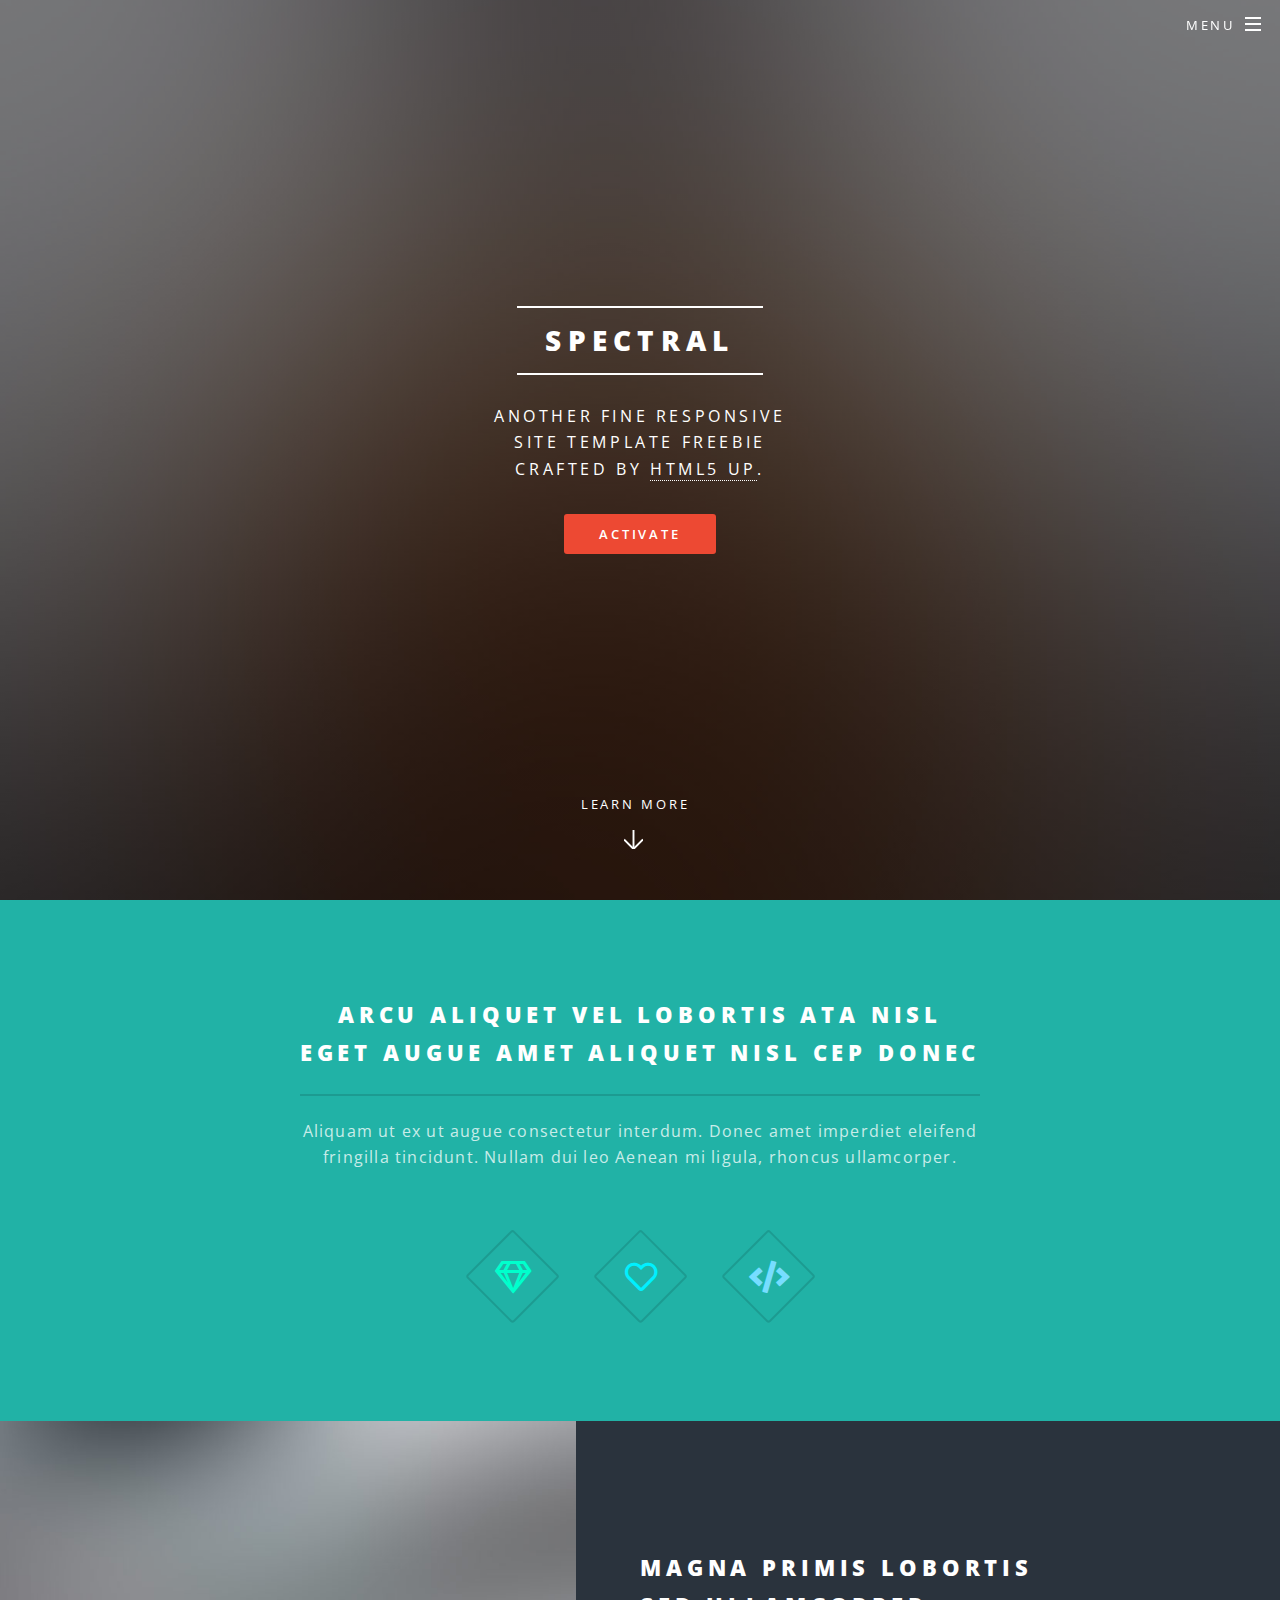
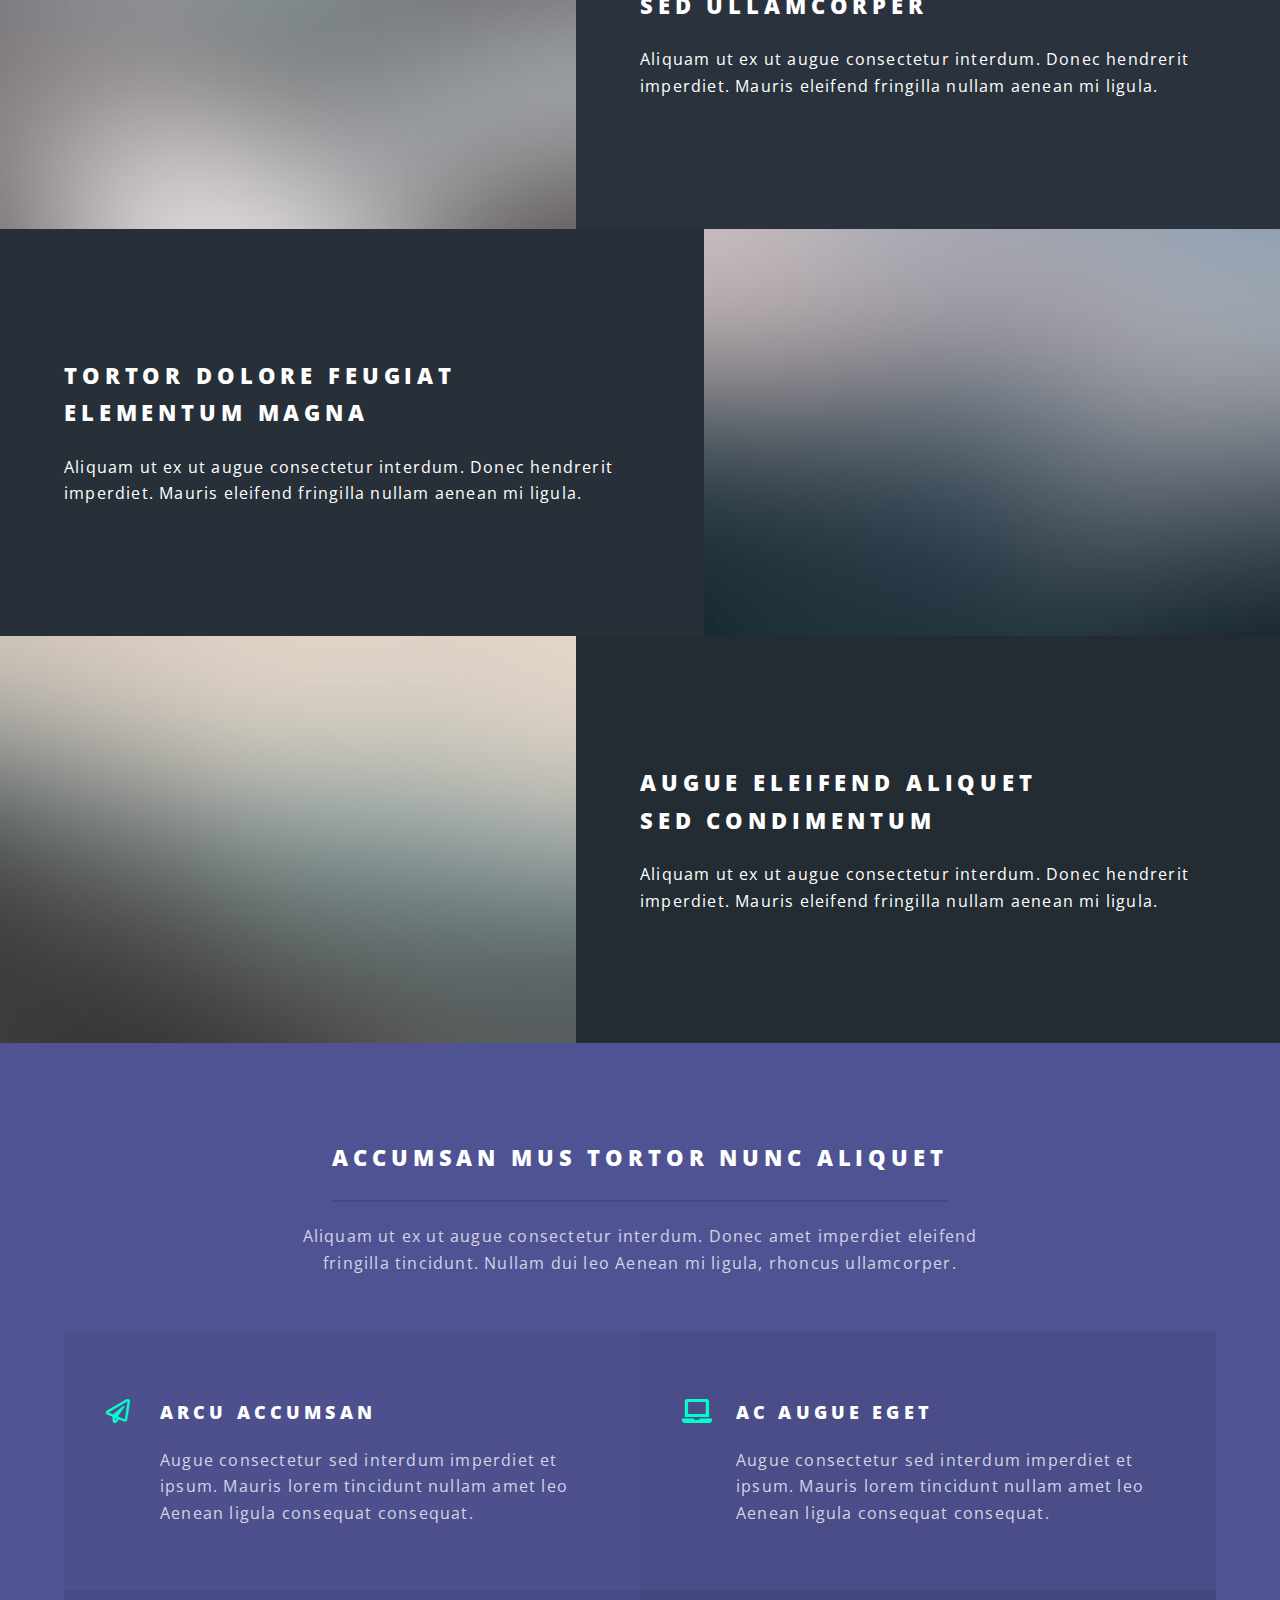
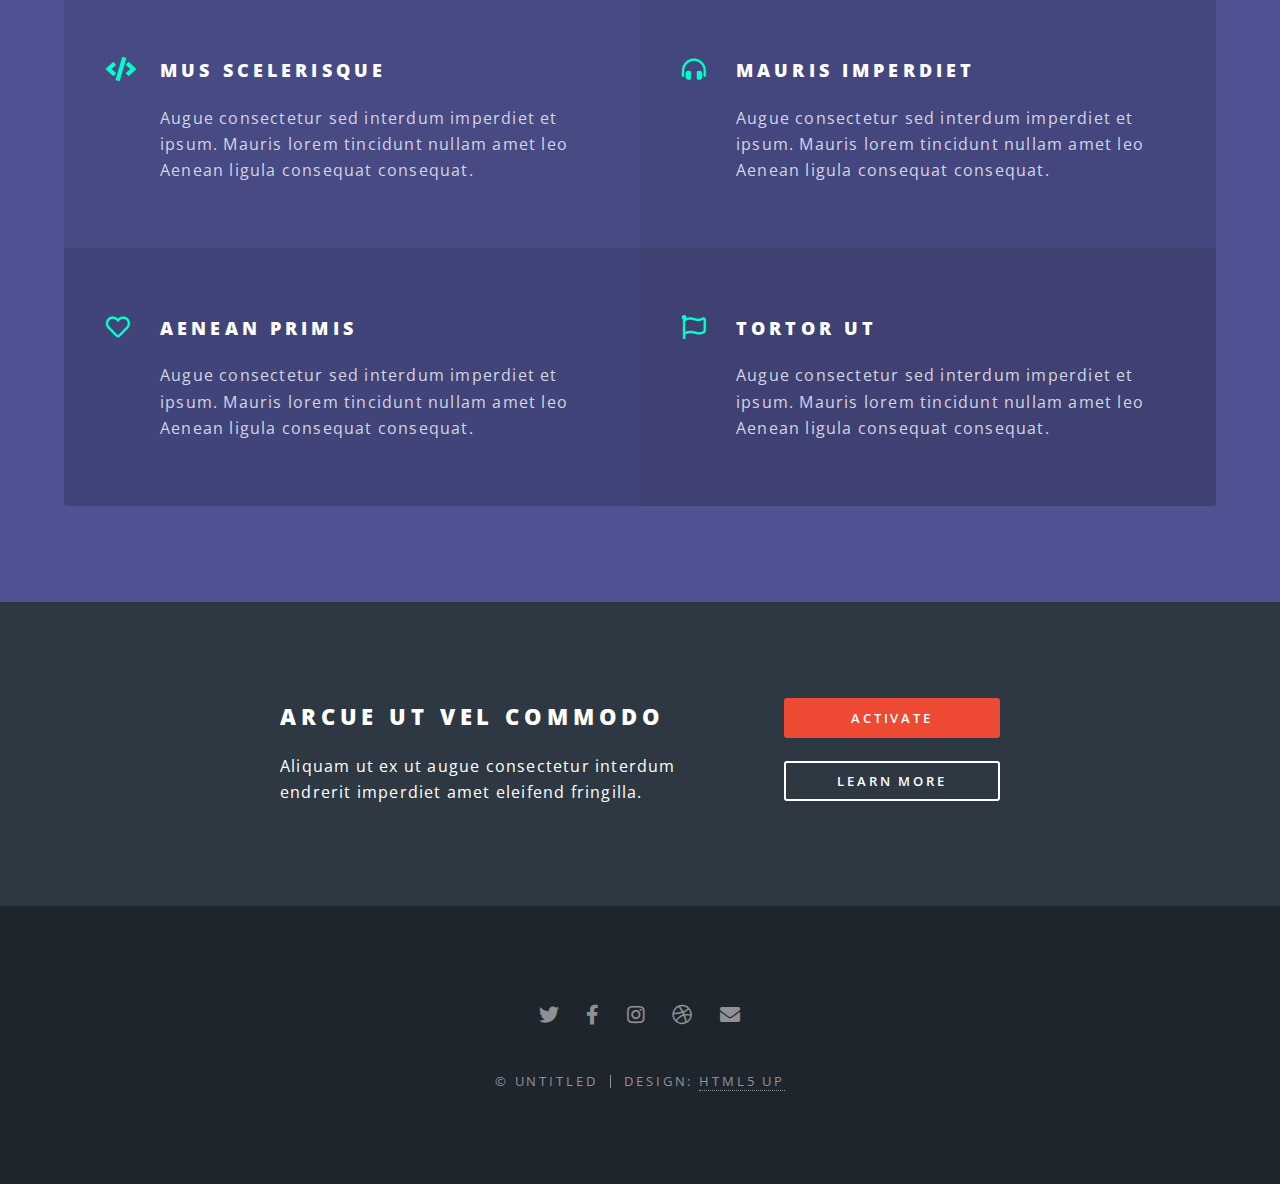
==== index.html @ 13bc294e "first commit" ====
<!DOCTYPE HTML>
<!--
	Spectral by HTML5 UP
	html5up.net | @ajlkn
	Free for personal and commercial use under the CCA 3.0 license (html5up.net/license)
-->
<html>
	<head>
		<title>Spectral by HTML5 UP</title>
		<meta charset="utf-8" />
		<meta name="viewport" content="width=device-width, initial-scale=1, user-scalable=no" />
		<link rel="stylesheet" href="assets/css/main.css" />
		<noscript><link rel="stylesheet" href="assets/css/noscript.css" /></noscript>
	</head>
	<body class="landing is-preload">

		<!-- Page Wrapper -->
			<div id="page-wrapper">

				<!-- Header -->
					<header id="header" class="alt">
						<h1><a href="index.html">Spectral</a></h1>
						<nav id="nav">
							<ul>
								<li class="special">
									<a href="#menu" class="menuToggle"><span>Menu</span></a>
									<div id="menu">
										<ul>
											<li><a href="index.html">Home</a></li>
											<li><a href="generic.html">Generic</a></li>
											<li><a href="elements.html">Elements</a></li>
											<li><a href="#">Sign Up</a></li>
											<li><a href="#">Log In</a></li>
										</ul>
									</div>
								</li>
							</ul>
						</nav>
					</header>

				<!-- Banner -->
					<section id="banner">
						<div class="inner">
							<h2>Spectral</h2>
							<p>Another fine responsive<br />
							site template freebie<br />
							crafted by <a href="http://html5up.net">HTML5 UP</a>.</p>
							<ul class="actions special">
								<li><a href="#" class="button primary">Activate</a></li>
							</ul>
						</div>
						<a href="#one" class="more scrolly">Learn More</a>
					</section>

				<!-- One -->
					<section id="one" class="wrapper style1 special">
						<div class="inner">
							<header class="major">
								<h2>Arcu aliquet vel lobortis ata nisl<br />
								eget augue amet aliquet nisl cep donec</h2>
								<p>Aliquam ut ex ut augue consectetur interdum. Donec amet imperdiet eleifend<br />
								fringilla tincidunt. Nullam dui leo Aenean mi ligula, rhoncus ullamcorper.</p>
							</header>
							<ul class="icons major">
								<li><span class="icon fa-gem major style1"><span class="label">Lorem</span></span></li>
								<li><span class="icon fa-heart major style2"><span class="label">Ipsum</span></span></li>
								<li><span class="icon solid fa-code major style3"><span class="label">Dolor</span></span></li>
							</ul>
						</div>
					</section>

				<!-- Two -->
					<section id="two" class="wrapper alt style2">
						<section class="spotlight">
							<div class="image"><img src="images/pic01.jpg" alt="" /></div><div class="content">
								<h2>Magna primis lobortis<br />
								sed ullamcorper</h2>
								<p>Aliquam ut ex ut augue consectetur interdum. Donec hendrerit imperdiet. Mauris eleifend fringilla nullam aenean mi ligula.</p>
							</div>
						</section>
						<section class="spotlight">
							<div class="image"><img src="images/pic02.jpg" alt="" /></div><div class="content">
								<h2>Tortor dolore feugiat<br />
								elementum magna</h2>
								<p>Aliquam ut ex ut augue consectetur interdum. Donec hendrerit imperdiet. Mauris eleifend fringilla nullam aenean mi ligula.</p>
							</div>
						</section>
						<section class="spotlight">
							<div class="image"><img src="images/pic03.jpg" alt="" /></div><div class="content">
								<h2>Augue eleifend aliquet<br />
								sed condimentum</h2>
								<p>Aliquam ut ex ut augue consectetur interdum. Donec hendrerit imperdiet. Mauris eleifend fringilla nullam aenean mi ligula.</p>
							</div>
						</section>
					</section>

				<!-- Three -->
					<section id="three" class="wrapper style3 special">
						<div class="inner">
							<header class="major">
								<h2>Accumsan mus tortor nunc aliquet</h2>
								<p>Aliquam ut ex ut augue consectetur interdum. Donec amet imperdiet eleifend<br />
								fringilla tincidunt. Nullam dui leo Aenean mi ligula, rhoncus ullamcorper.</p>
							</header>
							<ul class="features">
								<li class="icon fa-paper-plane">
									<h3>Arcu accumsan</h3>
									<p>Augue consectetur sed interdum imperdiet et ipsum. Mauris lorem tincidunt nullam amet leo Aenean ligula consequat consequat.</p>
								</li>
								<li class="icon solid fa-laptop">
									<h3>Ac Augue Eget</h3>
									<p>Augue consectetur sed interdum imperdiet et ipsum. Mauris lorem tincidunt nullam amet leo Aenean ligula consequat consequat.</p>
								</li>
								<li class="icon solid fa-code">
									<h3>Mus Scelerisque</h3>
									<p>Augue consectetur sed interdum imperdiet et ipsum. Mauris lorem tincidunt nullam amet leo Aenean ligula consequat consequat.</p>
								</li>
								<li class="icon solid fa-headphones-alt">
									<h3>Mauris Imperdiet</h3>
									<p>Augue consectetur sed interdum imperdiet et ipsum. Mauris lorem tincidunt nullam amet leo Aenean ligula consequat consequat.</p>
								</li>
								<li class="icon fa-heart">
									<h3>Aenean Primis</h3>
									<p>Augue consectetur sed interdum imperdiet et ipsum. Mauris lorem tincidunt nullam amet leo Aenean ligula consequat consequat.</p>
								</li>
								<li class="icon fa-flag">
									<h3>Tortor Ut</h3>
									<p>Augue consectetur sed interdum imperdiet et ipsum. Mauris lorem tincidunt nullam amet leo Aenean ligula consequat consequat.</p>
								</li>
							</ul>
						</div>
					</section>

				<!-- CTA -->
					<section id="cta" class="wrapper style4">
						<div class="inner">
							<header>
								<h2>Arcue ut vel commodo</h2>
								<p>Aliquam ut ex ut augue consectetur interdum endrerit imperdiet amet eleifend fringilla.</p>
							</header>
							<ul class="actions stacked">
								<li><a href="#" class="button fit primary">Activate</a></li>
								<li><a href="#" class="button fit">Learn More</a></li>
							</ul>
						</div>
					</section>

				<!-- Footer -->
					<footer id="footer">
						<ul class="icons">
							<li><a href="#" class="icon brands fa-twitter"><span class="label">Twitter</span></a></li>
							<li><a href="#" class="icon brands fa-facebook-f"><span class="label">Facebook</span></a></li>
							<li><a href="#" class="icon brands fa-instagram"><span class="label">Instagram</span></a></li>
							<li><a href="#" class="icon brands fa-dribbble"><span class="label">Dribbble</span></a></li>
							<li><a href="#" class="icon solid fa-envelope"><span class="label">Email</span></a></li>
						</ul>
						<ul class="copyright">
							<li>&copy; Untitled</li><li>Design: <a href="http://html5up.net">HTML5 UP</a></li>
						</ul>
					</footer>

			</div>

		<!-- Scripts -->
			<script src="assets/js/jquery.min.js"></script>
			<script src="assets/js/jquery.scrollex.min.js"></script>
			<script src="assets/js/jquery.scrolly.min.js"></script>
			<script src="assets/js/browser.min.js"></script>
			<script src="assets/js/breakpoints.min.js"></script>
			<script src="assets/js/util.js"></script>
			<script src="assets/js/main.js"></script>

	</body>
</html>
---- assets/css/main.css ----
@import url(fontawesome-all.min.css);
@import url("https://fonts.googleapis.com/css?family=Open+Sans:400,400italic,600,600italic,800,800italic");

/*
	Spectral by HTML5 UP
	html5up.net | @ajlkn
	Free for personal and commercial use under the CCA 3.0 license (html5up.net/license)
*/

html, body, div, span, applet, object,
iframe, h1, h2, h3, h4, h5, h6, p, blockquote,
pre, a, abbr, acronym, address, big, cite,
code, del, dfn, em, img, ins, kbd, q, s, samp,
small, strike, strong, sub, sup, tt, var, b,
u, i, center, dl, dt, dd, ol, ul, li, fieldset,
form, label, legend, table, caption, tbody,
tfoot, thead, tr, th, td, article, aside,
canvas, details, embed, figure, figcaption,
footer, header, hgroup, menu, nav, output, ruby,
section, summary, time, mark, audio, video {
	margin: 0;
	padding: 0;
	border: 0;
	font-size: 100%;
	font: inherit;
	vertical-align: baseline;}

article, aside, details, figcaption, figure,
footer, header, hgroup, menu, nav, section {
	display: block;}

body {
	line-height: 1;
}

ol, ul {
	list-style: none;
}

blockquote, q {
	quotes: none;
}

	blockquote:before, blockquote:after, q:before, q:after {
		content: '';
		content: none;
	}

table {
	border-collapse: collapse;
	border-spacing: 0;
}

body {
	-webkit-text-size-adjust: none;
}

mark {
	background-color: transparent;
	color: inherit;
}

input::-moz-focus-inner {
	border: 0;
	padding: 0;
}

input, select, textarea {
	-moz-appearance: none;
	-webkit-appearance: none;
	-ms-appearance: none;
	appearance: none;
}

/* Basic */

	@-ms-viewport {
		width: device-width;
	}

	html {
		box-sizing: border-box;
	}

	*, *:before, *:after {
		box-sizing: inherit;
	}

	body {
		background: #2e3842;
	}

		body.is-preload *, body.is-preload *:before, body.is-preload *:after {
			-moz-animation: none !important;
			-webkit-animation: none !important;
			-ms-animation: none !important;
			animation: none !important;
			-moz-transition: none !important;
			-webkit-transition: none !important;
			-ms-transition: none !important;
			transition: none !important;
		}

	body, input, select, textarea {
		color: #fff;
		font-family: "Open Sans", Helvetica, sans-serif;
		font-size: 15pt;
		font-weight: 400;
		letter-spacing: 0.075em;
		line-height: 1.65em;
	}

		@media screen and (max-width: 1680px) {

			body, input, select, textarea {
				font-size: 13pt;
			}

		}

		@media screen and (max-width: 1280px) {

			body, input, select, textarea {
				font-size: 12pt;
			}

		}

		@media screen and (max-width: 736px) {

			body, input, select, textarea {
				font-size: 11pt;
				letter-spacing: 0.0375em;
			}

		}

	a {
		-moz-transition: color 0.2s ease, border-bottom-color 0.2s ease;
		-webkit-transition: color 0.2s ease, border-bottom-color 0.2s ease;
		-ms-transition: color 0.2s ease, border-bottom-color 0.2s ease;
		transition: color 0.2s ease, border-bottom-color 0.2s ease;
		border-bottom: dotted 1px;
		color: inherit;
		text-decoration: none;
	}

		a:hover {
			border-bottom-color: transparent;
		}

	strong, b {
		color: #fff;
		font-weight: 600;
	}

	em, i {
		font-style: italic;
	}

	p {
		margin: 0 0 2em 0;
	}

	h1, h2, h3, h4, h5, h6 {
		color: #fff;
		font-weight: 800;
		letter-spacing: 0.225em;
		line-height: 1em;
		margin: 0 0 1em 0;
		text-transform: uppercase;
	}

		h1 a, h2 a, h3 a, h4 a, h5 a, h6 a {
			color: inherit;
			text-decoration: none;
		}

	h2 {
		font-size: 1.35em;
		line-height: 1.75em;
	}

		@media screen and (max-width: 736px) {

			h2 {
				font-size: 1.1em;
				line-height: 1.65em;
			}

		}

	h3 {
		font-size: 1.15em;
		line-height: 1.75em;
	}

		@media screen and (max-width: 736px) {

			h3 {
				font-size: 1em;
				line-height: 1.65em;
			}

		}

	h4 {
		font-size: 1em;
		line-height: 1.5em;
	}

	h5 {
		font-size: 0.8em;
		line-height: 1.5em;
	}

	h6 {
		font-size: 0.7em;
		line-height: 1.5em;
	}

	sub {
		font-size: 0.8em;
		position: relative;
		top: 0.5em;
	}

	sup {
		font-size: 0.8em;
		position: relative;
		top: -0.5em;
	}

	hr {
		border: 0;
		border-bottom: solid 2px #fff;
		margin: 3em 0;
	}

		hr.major {
			margin: 4.5em 0;
		}

	blockquote {
		border-left: solid 4px #fff;
		font-style: italic;
		margin: 0 0 2em 0;
		padding: 0.5em 0 0.5em 2em;
	}

	code {
		background: rgba(144, 144, 144, 0.25);
		border-radius: 3px;
		font-family: "Courier New", monospace;
		font-size: 0.9em;
		letter-spacing: 0;
		margin: 0 0.25em;
		padding: 0.25em 0.65em;
	}

	pre {
		-webkit-overflow-scrolling: touch;
		font-family: "Courier New", monospace;
		font-size: 0.9em;
		margin: 0 0 2em 0;
	}

		pre code {
			display: block;
			line-height: 1.75em;
			padding: 1em 1.5em;
			overflow-x: auto;
		}

	.align-left {
		text-align: left;
	}

	.align-center {
		text-align: center;
	}

	.align-right {
		text-align: right;
	}

/* Row */

	.row {
		display: flex;
		flex-wrap: wrap;
		box-sizing: border-box;
		align-items: stretch;
	}

		.row > * {
			box-sizing: border-box;
		}

		.row.gtr-uniform > * > :last-child {
			margin-bottom: 0;
		}

		.row.aln-left {
			justify-content: flex-start;
		}

		.row.aln-center {
			justify-content: center;
		}

		.row.aln-right {
			justify-content: flex-end;
		}

		.row.aln-top {
			align-items: flex-start;
		}

		.row.aln-middle {
			align-items: center;
		}

		.row.aln-bottom {
			align-items: flex-end;
		}

		.row > .imp {
			order: -1;
		}

		.row > .col-1 {
			width: 8.33333%;
		}

		.row > .off-1 {
			margin-left: 8.33333%;
		}

		.row > .col-2 {
			width: 16.66667%;
		}

		.row > .off-2 {
			margin-left: 16.66667%;
		}

		.row > .col-3 {
			width: 25%;
		}

		.row > .off-3 {
			margin-left: 25%;
		}

		.row > .col-4 {
			width: 33.33333%;
		}

		.row > .off-4 {
			margin-left: 33.33333%;
		}

		.row > .col-5 {
			width: 41.66667%;
		}

		.row > .off-5 {
			margin-left: 41.66667%;
		}

		.row > .col-6 {
			width: 50%;
		}

		.row > .off-6 {
			margin-left: 50%;
		}

		.row > .col-7 {
			width: 58.33333%;
		}

		.row > .off-7 {
			margin-left: 58.33333%;
		}

		.row > .col-8 {
			width: 66.66667%;
		}

		.row > .off-8 {
			margin-left: 66.66667%;
		}

		.row > .col-9 {
			width: 75%;
		}

		.row > .off-9 {
			margin-left: 75%;
		}

		.row > .col-10 {
			width: 83.33333%;
		}

		.row > .off-10 {
			margin-left: 83.33333%;
		}

		.row > .col-11 {
			width: 91.66667%;
		}

		.row > .off-11 {
			margin-left: 91.66667%;
		}

		.row > .col-12 {
			width: 100%;
		}

		.row > .off-12 {
			margin-left: 100%;
		}

		.row.gtr-0 {
			margin-top: 0;
			margin-left: 0em;
		}

			.row.gtr-0 > * {
				padding: 0 0 0 0em;
			}

			.row.gtr-0.gtr-uniform {
				margin-top: 0em;
			}

				.row.gtr-0.gtr-uniform > * {
					padding-top: 0em;
				}

		.row.gtr-25 {
			margin-top: 0;
			margin-left: -0.375em;
		}

			.row.gtr-25 > * {
				padding: 0 0 0 0.375em;
			}

			.row.gtr-25.gtr-uniform {
				margin-top: -0.375em;
			}

				.row.gtr-25.gtr-uniform > * {
					padding-top: 0.375em;
				}

		.row.gtr-50 {
			margin-top: 0;
			margin-left: -0.75em;
		}

			.row.gtr-50 > * {
				padding: 0 0 0 0.75em;
			}

			.row.gtr-50.gtr-uniform {
				margin-top: -0.75em;
			}

				.row.gtr-50.gtr-uniform > * {
					padding-top: 0.75em;
				}

		.row {
			margin-top: 0;
			margin-left: -1.5em;
		}

			.row > * {
				padding: 0 0 0 1.5em;
			}

			.row.gtr-uniform {
				margin-top: -1.5em;
			}

				.row.gtr-uniform > * {
					padding-top: 1.5em;
				}

		.row.gtr-150 {
			margin-top: 0;
			margin-left: -2.25em;
		}

			.row.gtr-150 > * {
				padding: 0 0 0 2.25em;
			}

			.row.gtr-150.gtr-uniform {
				margin-top: -2.25em;
			}

				.row.gtr-150.gtr-uniform > * {
					padding-top: 2.25em;
				}

		.row.gtr-200 {
			margin-top: 0;
			margin-left: -3em;
		}

			.row.gtr-200 > * {
				padding: 0 0 0 3em;
			}

			.row.gtr-200.gtr-uniform {
				margin-top: -3em;
			}

				.row.gtr-200.gtr-uniform > * {
					padding-top: 3em;
				}

		@media screen and (max-width: 1680px) {

			.row {
				display: flex;
				flex-wrap: wrap;
				box-sizing: border-box;
				align-items: stretch;
			}

				.row > * {
					box-sizing: border-box;
				}

				.row.gtr-uniform > * > :last-child {
					margin-bottom: 0;
				}

				.row.aln-left {
					justify-content: flex-start;
				}

				.row.aln-center {
					justify-content: center;
				}

				.row.aln-right {
					justify-content: flex-end;
				}

				.row.aln-top {
					align-items: flex-start;
				}

				.row.aln-middle {
					align-items: center;
				}

				.row.aln-bottom {
					align-items: flex-end;
				}

				.row > .imp-xlarge {
					order: -1;
				}

				.row > .col-1-xlarge {
					width: 8.33333%;
				}

				.row > .off-1-xlarge {
					margin-left: 8.33333%;
				}

				.row > .col-2-xlarge {
					width: 16.66667%;
				}

				.row > .off-2-xlarge {
					margin-left: 16.66667%;
				}

				.row > .col-3-xlarge {
					width: 25%;
				}

				.row > .off-3-xlarge {
					margin-left: 25%;
				}

				.row > .col-4-xlarge {
					width: 33.33333%;
				}

				.row > .off-4-xlarge {
					margin-left: 33.33333%;
				}

				.row > .col-5-xlarge {
					width: 41.66667%;
				}

				.row > .off-5-xlarge {
					margin-left: 41.66667%;
				}

				.row > .col-6-xlarge {
					width: 50%;
				}

				.row > .off-6-xlarge {
					margin-left: 50%;
				}

				.row > .col-7-xlarge {
					width: 58.33333%;
				}

				.row > .off-7-xlarge {
					margin-left: 58.33333%;
				}

				.row > .col-8-xlarge {
					width: 66.66667%;
				}

				.row > .off-8-xlarge {
					margin-left: 66.66667%;
				}

				.row > .col-9-xlarge {
					width: 75%;
				}

				.row > .off-9-xlarge {
					margin-left: 75%;
				}

				.row > .col-10-xlarge {
					width: 83.33333%;
				}

				.row > .off-10-xlarge {
					margin-left: 83.33333%;
				}

				.row > .col-11-xlarge {
					width: 91.66667%;
				}

				.row > .off-11-xlarge {
					margin-left: 91.66667%;
				}

				.row > .col-12-xlarge {
					width: 100%;
				}

				.row > .off-12-xlarge {
					margin-left: 100%;
				}

				.row.gtr-0 {
					margin-top: 0;
					margin-left: 0em;
				}

					.row.gtr-0 > * {
						padding: 0 0 0 0em;
					}

					.row.gtr-0.gtr-uniform {
						margin-top: 0em;
					}

						.row.gtr-0.gtr-uniform > * {
							padding-top: 0em;
						}

				.row.gtr-25 {
					margin-top: 0;
					margin-left: -0.375em;
				}

					.row.gtr-25 > * {
						padding: 0 0 0 0.375em;
					}

					.row.gtr-25.gtr-uniform {
						margin-top: -0.375em;
					}

						.row.gtr-25.gtr-uniform > * {
							padding-top: 0.375em;
						}

				.row.gtr-50 {
					margin-top: 0;
					margin-left: -0.75em;
				}

					.row.gtr-50 > * {
						padding: 0 0 0 0.75em;
					}

					.row.gtr-50.gtr-uniform {
						margin-top: -0.75em;
					}

						.row.gtr-50.gtr-uniform > * {
							padding-top: 0.75em;
						}

				.row {
					margin-top: 0;
					margin-left: -1.5em;
				}

					.row > * {
						padding: 0 0 0 1.5em;
					}

					.row.gtr-uniform {
						margin-top: -1.5em;
					}

						.row.gtr-uniform > * {
							padding-top: 1.5em;
						}

				.row.gtr-150 {
					margin-top: 0;
					margin-left: -2.25em;
				}

					.row.gtr-150 > * {
						padding: 0 0 0 2.25em;
					}

					.row.gtr-150.gtr-uniform {
						margin-top: -2.25em;
					}

						.row.gtr-150.gtr-uniform > * {
							padding-top: 2.25em;
						}

				.row.gtr-200 {
					margin-top: 0;
					margin-left: -3em;
				}

					.row.gtr-200 > * {
						padding: 0 0 0 3em;
					}

					.row.gtr-200.gtr-uniform {
						margin-top: -3em;
					}

						.row.gtr-200.gtr-uniform > * {
							padding-top: 3em;
						}

		}

		@media screen and (max-width: 1280px) {

			.row {
				display: flex;
				flex-wrap: wrap;
				box-sizing: border-box;
				align-items: stretch;
			}

				.row > * {
					box-sizing: border-box;
				}

				.row.gtr-uniform > * > :last-child {
					margin-bottom: 0;
				}

				.row.aln-left {
					justify-content: flex-start;
				}

				.row.aln-center {
					justify-content: center;
				}

				.row.aln-right {
					justify-content: flex-end;
				}

				.row.aln-top {
					align-items: flex-start;
				}

				.row.aln-middle {
					align-items: center;
				}

				.row.aln-bottom {
					align-items: flex-end;
				}

				.row > .imp-large {
					order: -1;
				}

				.row > .col-1-large {
					width: 8.33333%;
				}

				.row > .off-1-large {
					margin-left: 8.33333%;
				}

				.row > .col-2-large {
					width: 16.66667%;
				}

				.row > .off-2-large {
					margin-left: 16.66667%;
				}

				.row > .col-3-large {
					width: 25%;
				}

				.row > .off-3-large {
					margin-left: 25%;
				}

				.row > .col-4-large {
					width: 33.33333%;
				}

				.row > .off-4-large {
					margin-left: 33.33333%;
				}

				.row > .col-5-large {
					width: 41.66667%;
				}

				.row > .off-5-large {
					margin-left: 41.66667%;
				}

				.row > .col-6-large {
					width: 50%;
				}

				.row > .off-6-large {
					margin-left: 50%;
				}

				.row > .col-7-large {
					width: 58.33333%;
				}

				.row > .off-7-large {
					margin-left: 58.33333%;
				}

				.row > .col-8-large {
					width: 66.66667%;
				}

				.row > .off-8-large {
					margin-left: 66.66667%;
				}

				.row > .col-9-large {
					width: 75%;
				}

				.row > .off-9-large {
					margin-left: 75%;
				}

				.row > .col-10-large {
					width: 83.33333%;
				}

				.row > .off-10-large {
					margin-left: 83.33333%;
				}

				.row > .col-11-large {
					width: 91.66667%;
				}

				.row > .off-11-large {
					margin-left: 91.66667%;
				}

				.row > .col-12-large {
					width: 100%;
				}

				.row > .off-12-large {
					margin-left: 100%;
				}

				.row.gtr-0 {
					margin-top: 0;
					margin-left: 0em;
				}

					.row.gtr-0 > * {
						padding: 0 0 0 0em;
					}

					.row.gtr-0.gtr-uniform {
						margin-top: 0em;
					}

						.row.gtr-0.gtr-uniform > * {
							padding-top: 0em;
						}

				.row.gtr-25 {
					margin-top: 0;
					margin-left: -0.375em;
				}

					.row.gtr-25 > * {
						padding: 0 0 0 0.375em;
					}

					.row.gtr-25.gtr-uniform {
						margin-top: -0.375em;
					}

						.row.gtr-25.gtr-uniform > * {
							padding-top: 0.375em;
						}

				.row.gtr-50 {
					margin-top: 0;
					margin-left: -0.75em;
				}

					.row.gtr-50 > * {
						padding: 0 0 0 0.75em;
					}

					.row.gtr-50.gtr-uniform {
						margin-top: -0.75em;
					}

						.row.gtr-50.gtr-uniform > * {
							padding-top: 0.75em;
						}

				.row {
					margin-top: 0;
					margin-left: -1.5em;
				}

					.row > * {
						padding: 0 0 0 1.5em;
					}

					.row.gtr-uniform {
						margin-top: -1.5em;
					}

						.row.gtr-uniform > * {
							padding-top: 1.5em;
						}

				.row.gtr-150 {
					margin-top: 0;
					margin-left: -2.25em;
				}

					.row.gtr-150 > * {
						padding: 0 0 0 2.25em;
					}

					.row.gtr-150.gtr-uniform {
						margin-top: -2.25em;
					}

						.row.gtr-150.gtr-uniform > * {
							padding-top: 2.25em;
						}

				.row.gtr-200 {
					margin-top: 0;
					margin-left: -3em;
				}

					.row.gtr-200 > * {
						padding: 0 0 0 3em;
					}

					.row.gtr-200.gtr-uniform {
						margin-top: -3em;
					}

						.row.gtr-200.gtr-uniform > * {
							padding-top: 3em;
						}

		}

		@media screen and (max-width: 980px) {

			.row {
				display: flex;
				flex-wrap: wrap;
				box-sizing: border-box;
				align-items: stretch;
			}

				.row > * {
					box-sizing: border-box;
				}

				.row.gtr-uniform > * > :last-child {
					margin-bottom: 0;
				}

				.row.aln-left {
					justify-content: flex-start;
				}

				.row.aln-center {
					justify-content: center;
				}

				.row.aln-right {
					justify-content: flex-end;
				}

				.row.aln-top {
					align-items: flex-start;
				}

				.row.aln-middle {
					align-items: center;
				}

				.row.aln-bottom {
					align-items: flex-end;
				}

				.row > .imp-medium {
					order: -1;
				}

				.row > .col-1-medium {
					width: 8.33333%;
				}

				.row > .off-1-medium {
					margin-left: 8.33333%;
				}

				.row > .col-2-medium {
					width: 16.66667%;
				}

				.row > .off-2-medium {
					margin-left: 16.66667%;
				}

				.row > .col-3-medium {
					width: 25%;
				}

				.row > .off-3-medium {
					margin-left: 25%;
				}

				.row > .col-4-medium {
					width: 33.33333%;
				}

				.row > .off-4-medium {
					margin-left: 33.33333%;
				}

				.row > .col-5-medium {
					width: 41.66667%;
				}

				.row > .off-5-medium {
					margin-left: 41.66667%;
				}

				.row > .col-6-medium {
					width: 50%;
				}

				.row > .off-6-medium {
					margin-left: 50%;
				}

				.row > .col-7-medium {
					width: 58.33333%;
				}

				.row > .off-7-medium {
					margin-left: 58.33333%;
				}

				.row > .col-8-medium {
					width: 66.66667%;
				}

				.row > .off-8-medium {
					margin-left: 66.66667%;
				}

				.row > .col-9-medium {
					width: 75%;
				}

				.row > .off-9-medium {
					margin-left: 75%;
				}

				.row > .col-10-medium {
					width: 83.33333%;
				}

				.row > .off-10-medium {
					margin-left: 83.33333%;
				}

				.row > .col-11-medium {
					width: 91.66667%;
				}

				.row > .off-11-medium {
					margin-left: 91.66667%;
				}

				.row > .col-12-medium {
					width: 100%;
				}

				.row > .off-12-medium {
					margin-left: 100%;
				}

				.row.gtr-0 {
					margin-top: 0;
					margin-left: 0em;
				}

					.row.gtr-0 > * {
						padding: 0 0 0 0em;
					}

					.row.gtr-0.gtr-uniform {
						margin-top: 0em;
					}

						.row.gtr-0.gtr-uniform > * {
							padding-top: 0em;
						}

				.row.gtr-25 {
					margin-top: 0;
					margin-left: -0.375em;
				}

					.row.gtr-25 > * {
						padding: 0 0 0 0.375em;
					}

					.row.gtr-25.gtr-uniform {
						margin-top: -0.375em;
					}

						.row.gtr-25.gtr-uniform > * {
							padding-top: 0.375em;
						}

				.row.gtr-50 {
					margin-top: 0;
					margin-left: -0.75em;
				}

					.row.gtr-50 > * {
						padding: 0 0 0 0.75em;
					}

					.row.gtr-50.gtr-uniform {
						margin-top: -0.75em;
					}

						.row.gtr-50.gtr-uniform > * {
							padding-top: 0.75em;
						}

				.row {
					margin-top: 0;
					margin-left: -1.5em;
				}

					.row > * {
						padding: 0 0 0 1.5em;
					}

					.row.gtr-uniform {
						margin-top: -1.5em;
					}

						.row.gtr-uniform > * {
							padding-top: 1.5em;
						}

				.row.gtr-150 {
					margin-top: 0;
					margin-left: -2.25em;
				}

					.row.gtr-150 > * {
						padding: 0 0 0 2.25em;
					}

					.row.gtr-150.gtr-uniform {
						margin-top: -2.25em;
					}

						.row.gtr-150.gtr-uniform > * {
							padding-top: 2.25em;
						}

				.row.gtr-200 {
					margin-top: 0;
					margin-left: -3em;
				}

					.row.gtr-200 > * {
						padding: 0 0 0 3em;
					}

					.row.gtr-200.gtr-uniform {
						margin-top: -3em;
					}

						.row.gtr-200.gtr-uniform > * {
							padding-top: 3em;
						}

		}

		@media screen and (max-width: 736px) {

			.row {
				display: flex;
				flex-wrap: wrap;
				box-sizing: border-box;
				align-items: stretch;
			}

				.row > * {
					box-sizing: border-box;
				}

				.row.gtr-uniform > * > :last-child {
					margin-bottom: 0;
				}

				.row.aln-left {
					justify-content: flex-start;
				}

				.row.aln-center {
					justify-content: center;
				}

				.row.aln-right {
					justify-content: flex-end;
				}

				.row.aln-top {
					align-items: flex-start;
				}

				.row.aln-middle {
					align-items: center;
				}

				.row.aln-bottom {
					align-items: flex-end;
				}

				.row > .imp-small {
					order: -1;
				}

				.row > .col-1-small {
					width: 8.33333%;
				}

				.row > .off-1-small {
					margin-left: 8.33333%;
				}

				.row > .col-2-small {
					width: 16.66667%;
				}

				.row > .off-2-small {
					margin-left: 16.66667%;
				}

				.row > .col-3-small {
					width: 25%;
				}

				.row > .off-3-small {
					margin-left: 25%;
				}

				.row > .col-4-small {
					width: 33.33333%;
				}

				.row > .off-4-small {
					margin-left: 33.33333%;
				}

				.row > .col-5-small {
					width: 41.66667%;
				}

				.row > .off-5-small {
					margin-left: 41.66667%;
				}

				.row > .col-6-small {
					width: 50%;
				}

				.row > .off-6-small {
					margin-left: 50%;
				}

				.row > .col-7-small {
					width: 58.33333%;
				}

				.row > .off-7-small {
					margin-left: 58.33333%;
				}

				.row > .col-8-small {
					width: 66.66667%;
				}

				.row > .off-8-small {
					margin-left: 66.66667%;
				}

				.row > .col-9-small {
					width: 75%;
				}

				.row > .off-9-small {
					margin-left: 75%;
				}

				.row > .col-10-small {
					width: 83.33333%;
				}

				.row > .off-10-small {
					margin-left: 83.33333%;
				}

				.row > .col-11-small {
					width: 91.66667%;
				}

				.row > .off-11-small {
					margin-left: 91.66667%;
				}

				.row > .col-12-small {
					width: 100%;
				}

				.row > .off-12-small {
					margin-left: 100%;
				}

				.row.gtr-0 {
					margin-top: 0;
					margin-left: 0em;
				}

					.row.gtr-0 > * {
						padding: 0 0 0 0em;
					}

					.row.gtr-0.gtr-uniform {
						margin-top: 0em;
					}

						.row.gtr-0.gtr-uniform > * {
							padding-top: 0em;
						}

				.row.gtr-25 {
					margin-top: 0;
					margin-left: -0.375em;
				}

					.row.gtr-25 > * {
						padding: 0 0 0 0.375em;
					}

					.row.gtr-25.gtr-uniform {
						margin-top: -0.375em;
					}

						.row.gtr-25.gtr-uniform > * {
							padding-top: 0.375em;
						}

				.row.gtr-50 {
					margin-top: 0;
					margin-left: -0.75em;
				}

					.row.gtr-50 > * {
						padding: 0 0 0 0.75em;
					}

					.row.gtr-50.gtr-uniform {
						margin-top: -0.75em;
					}

						.row.gtr-50.gtr-uniform > * {
							padding-top: 0.75em;
						}

				.row {
					margin-top: 0;
					margin-left: -1.5em;
				}

					.row > * {
						padding: 0 0 0 1.5em;
					}

					.row.gtr-uniform {
						margin-top: -1.5em;
					}

						.row.gtr-uniform > * {
							padding-top: 1.5em;
						}

				.row.gtr-150 {
					margin-top: 0;
					margin-left: -2.25em;
				}

					.row.gtr-150 > * {
						padding: 0 0 0 2.25em;
					}

					.row.gtr-150.gtr-uniform {
						margin-top: -2.25em;
					}

						.row.gtr-150.gtr-uniform > * {
							padding-top: 2.25em;
						}

				.row.gtr-200 {
					margin-top: 0;
					margin-left: -3em;
				}

					.row.gtr-200 > * {
						padding: 0 0 0 3em;
					}

					.row.gtr-200.gtr-uniform {
						margin-top: -3em;
					}

						.row.gtr-200.gtr-uniform > * {
							padding-top: 3em;
						}

		}

		@media screen and (max-width: 480px) {

			.row {
				display: flex;
				flex-wrap: wrap;
				box-sizing: border-box;
				align-items: stretch;
			}

				.row > * {
					box-sizing: border-box;
				}

				.row.gtr-uniform > * > :last-child {
					margin-bottom: 0;
				}

				.row.aln-left {
					justify-content: flex-start;
				}

				.row.aln-center {
					justify-content: center;
				}

				.row.aln-right {
					justify-content: flex-end;
				}

				.row.aln-top {
					align-items: flex-start;
				}

				.row.aln-middle {
					align-items: center;
				}

				.row.aln-bottom {
					align-items: flex-end;
				}

				.row > .imp-xsmall {
					order: -1;
				}

				.row > .col-1-xsmall {
					width: 8.33333%;
				}

				.row > .off-1-xsmall {
					margin-left: 8.33333%;
				}

				.row > .col-2-xsmall {
					width: 16.66667%;
				}

				.row > .off-2-xsmall {
					margin-left: 16.66667%;
				}

				.row > .col-3-xsmall {
					width: 25%;
				}

				.row > .off-3-xsmall {
					margin-left: 25%;
				}

				.row > .col-4-xsmall {
					width: 33.33333%;
				}

				.row > .off-4-xsmall {
					margin-left: 33.33333%;
				}

				.row > .col-5-xsmall {
					width: 41.66667%;
				}

				.row > .off-5-xsmall {
					margin-left: 41.66667%;
				}

				.row > .col-6-xsmall {
					width: 50%;
				}

				.row > .off-6-xsmall {
					margin-left: 50%;
				}

				.row > .col-7-xsmall {
					width: 58.33333%;
				}

				.row > .off-7-xsmall {
					margin-left: 58.33333%;
				}

				.row > .col-8-xsmall {
					width: 66.66667%;
				}

				.row > .off-8-xsmall {
					margin-left: 66.66667%;
				}

				.row > .col-9-xsmall {
					width: 75%;
				}

				.row > .off-9-xsmall {
					margin-left: 75%;
				}

				.row > .col-10-xsmall {
					width: 83.33333%;
				}

				.row > .off-10-xsmall {
					margin-left: 83.33333%;
				}

				.row > .col-11-xsmall {
					width: 91.66667%;
				}

				.row > .off-11-xsmall {
					margin-left: 91.66667%;
				}

				.row > .col-12-xsmall {
					width: 100%;
				}

				.row > .off-12-xsmall {
					margin-left: 100%;
				}

				.row.gtr-0 {
					margin-top: 0;
					margin-left: 0em;
				}

					.row.gtr-0 > * {
						padding: 0 0 0 0em;
					}

					.row.gtr-0.gtr-uniform {
						margin-top: 0em;
					}

						.row.gtr-0.gtr-uniform > * {
							padding-top: 0em;
						}

				.row.gtr-25 {
					margin-top: 0;
					margin-left: -0.375em;
				}

					.row.gtr-25 > * {
						padding: 0 0 0 0.375em;
					}

					.row.gtr-25.gtr-uniform {
						margin-top: -0.375em;
					}

						.row.gtr-25.gtr-uniform > * {
							padding-top: 0.375em;
						}

				.row.gtr-50 {
					margin-top: 0;
					margin-left: -0.75em;
				}

					.row.gtr-50 > * {
						padding: 0 0 0 0.75em;
					}

					.row.gtr-50.gtr-uniform {
						margin-top: -0.75em;
					}

						.row.gtr-50.gtr-uniform > * {
							padding-top: 0.75em;
						}

				.row {
					margin-top: 0;
					margin-left: -1.5em;
				}

					.row > * {
						padding: 0 0 0 1.5em;
					}

					.row.gtr-uniform {
						margin-top: -1.5em;
					}

						.row.gtr-uniform > * {
							padding-top: 1.5em;
						}

				.row.gtr-150 {
					margin-top: 0;
					margin-left: -2.25em;
				}

					.row.gtr-150 > * {
						padding: 0 0 0 2.25em;
					}

					.row.gtr-150.gtr-uniform {
						margin-top: -2.25em;
					}

						.row.gtr-150.gtr-uniform > * {
							padding-top: 2.25em;
						}

				.row.gtr-200 {
					margin-top: 0;
					margin-left: -3em;
				}

					.row.gtr-200 > * {
						padding: 0 0 0 3em;
					}

					.row.gtr-200.gtr-uniform {
						margin-top: -3em;
					}

						.row.gtr-200.gtr-uniform > * {
							padding-top: 3em;
						}

		}

/* Section/Article */

	section.special, article.special {
		text-align: center;
	}

	header p {
		color: rgba(255, 255, 255, 0.5);
		position: relative;
		top: -0.25em;
	}

	header h3 + p {
		font-size: 1.1em;
	}

	header h4 + p,
	header h5 + p,
	header h6 + p {
		font-size: 0.9em;
	}

	header.major {
		margin: 0 0 3.5em 0;
	}

		header.major h2, header.major h3, header.major h4, header.major h5, header.major h6 {
			border-bottom: solid 2px #fff;
			display: inline-block;
			padding-bottom: 1em;
			position: relative;
		}

			header.major h2:after, header.major h3:after, header.major h4:after, header.major h5:after, header.major h6:after {
				content: '';
				display: block;
				height: 1px;
			}

		header.major p {
			color: #fff;
			top: 0;
		}

		@media screen and (max-width: 736px) {

			header.major {
				margin: 0 0 2em 0;
			}

		}

	@media screen and (max-width: 980px) {

		header br {
			display: none;
		}

	}

/* Form */

	form {
		margin: 0 0 2em 0;
	}

	label {
		color: #fff;
		display: block;
		font-size: 0.9em;
		font-weight: 600;
		margin: 0 0 1em 0;
	}

	input[type="text"],
	input[type="password"],
	input[type="email"],
	select,
	textarea {
		-moz-appearance: none;
		-webkit-appearance: none;
		-ms-appearance: none;
		appearance: none;
		background-color: rgba(144, 144, 144, 0.25);
		border-radius: 3px;
		border: none;
		color: inherit;
		display: block;
		outline: 0;
		padding: 0 1em;
		text-decoration: none;
		width: 100%;
	}

		input[type="text"]:invalid,
		input[type="password"]:invalid,
		input[type="email"]:invalid,
		select:invalid,
		textarea:invalid {
			box-shadow: none;
		}

		input[type="text"]:focus,
		input[type="password"]:focus,
		input[type="email"]:focus,
		select:focus,
		textarea:focus {
			box-shadow: 0 0 0 2px #21b2a6;
		}

	select {
		background-size: 1.25em;
		background-repeat: no-repeat;
		background-position: calc(100% - 1em) center;
		height: 2.75em;
		padding-right: 2.75em;
		text-overflow: ellipsis;
	}

		select:focus::-ms-value {
			background-color: transparent;
		}

		select::-ms-expand {
			display: none;
		}

	input[type="text"],
	input[type="password"],
	input[type="email"],
	select {
		height: 2.75em;
	}

	textarea {
		padding: 0.75em 1em;
	}

	input[type="checkbox"],
	input[type="radio"] {
		-moz-appearance: none;
		-webkit-appearance: none;
		-ms-appearance: none;
		appearance: none;
		display: block;
		float: left;
		margin-right: -2em;
		opacity: 0;
		width: 1em;
		z-index: -1;
	}

		input[type="checkbox"] + label,
		input[type="radio"] + label {
			text-decoration: none;
			color: #fff;
			cursor: pointer;
			display: inline-block;
			font-size: 1em;
			font-weight: 400;
			padding-left: 2.4em;
			padding-right: 0.75em;
			position: relative;
		}

			input[type="checkbox"] + label:before,
			input[type="radio"] + label:before {
				-moz-osx-font-smoothing: grayscale;
				-webkit-font-smoothing: antialiased;
				display: inline-block;
				font-style: normal;
				font-variant: normal;
				text-rendering: auto;
				line-height: 1;
				text-transform: none !important;
				font-family: 'Font Awesome 5 Free';
				font-weight: 900;
			}

			input[type="checkbox"] + label:before,
			input[type="radio"] + label:before {
				background: rgba(144, 144, 144, 0.25);
				border-radius: 3px;
				content: '';
				display: inline-block;
				font-size: 0.8em;
				height: 2.0625em;
				left: 0;
				line-height: 2.0625em;
				position: absolute;
				text-align: center;
				top: 0;
				width: 2.0625em;
			}

		input[type="checkbox"]:checked + label:before,
		input[type="radio"]:checked + label:before {
			background: #2e3842;
			color: #fff;
			content: '\f00c';
		}

		input[type="checkbox"]:focus + label:before,
		input[type="radio"]:focus + label:before {
			box-shadow: 0 0 0 2px #21b2a6;
		}

	input[type="checkbox"] + label:before {
		border-radius: 3px;
	}

	input[type="radio"] + label:before {
		border-radius: 100%;
	}

	::-webkit-input-placeholder {
		color: rgba(255, 255, 255, 0.5) !important;
		opacity: 1.0;
	}

	:-moz-placeholder {
		color: rgba(255, 255, 255, 0.5) !important;
		opacity: 1.0;
	}

	::-moz-placeholder {
		color: rgba(255, 255, 255, 0.5) !important;
		opacity: 1.0;
	}

	:-ms-input-placeholder {
		color: rgba(255, 255, 255, 0.5) !important;
		opacity: 1.0;
	}

/* Box */

	.box {
		border-radius: 3px;
		border: solid 2px #fff;
		margin-bottom: 2em;
		padding: 1.5em;
	}

		.box > :last-child,
		.box > :last-child > :last-child,
		.box > :last-child > :last-child > :last-child {
			margin-bottom: 0;
		}

		.box.alt {
			border: 0;
			border-radius: 0;
			padding: 0;
		}

/* Icon */

	.icon {
		text-decoration: none;
		border-bottom: none;
		position: relative;
	}

		.icon:before {
			-moz-osx-font-smoothing: grayscale;
			-webkit-font-smoothing: antialiased;
			display: inline-block;
			font-style: normal;
			font-variant: normal;
			text-rendering: auto;
			line-height: 1;
			text-transform: none !important;
			font-family: 'Font Awesome 5 Free';
			font-weight: 400;
		}

		.icon > .label {
			display: none;
		}

		.icon:before {
			line-height: inherit;
		}

		.icon.solid:before {
			font-weight: 900;
		}

		.icon.brands:before {
			font-family: 'Font Awesome 5 Brands';
		}

		.icon.major {
			-moz-transform: rotate(-45deg);
			-webkit-transform: rotate(-45deg);
			-ms-transform: rotate(-45deg);
			transform: rotate(-45deg);
			border-radius: 3px;
			border: solid 2px #fff;
			display: inline-block;
			font-size: 1.35em;
			height: calc(3em + 2px);
			line-height: 3em;
			text-align: center;
			width: calc(3em + 2px);
		}

			.icon.major:before {
				-moz-transform: rotate(45deg);
				-webkit-transform: rotate(45deg);
				-ms-transform: rotate(45deg);
				transform: rotate(45deg);
				display: inline-block;
				font-size: 1.5em;
			}

			@media screen and (max-width: 736px) {

				.icon.major {
					font-size: 1em;
				}

			}

		.icon.style1 {
			color: #00ffcc;
		}

		.icon.style2 {
			color: #00f0ff;
		}

		.icon.style3 {
			color: #76ddff;
		}

/* Image */

	.image {
		border-radius: 3px;
		border: 0;
		display: inline-block;
		position: relative;
	}

		.image img {
			border-radius: 3px;
			display: block;
		}

		.image.left {
			float: left;
			margin: 0 2em 2em 0;
			top: 0.25em;
		}

		.image.right {
			float: right;
			margin: 0 0 2em 2em;
			top: 0.25em;
		}

		.image.left, .image.right {
			max-width: 40%;
		}

			.image.left img, .image.right img {
				width: 100%;
			}

		.image.fit {
			display: block;
			margin: 0 0 2em 0;
			width: 100%;
		}

			.image.fit img {
				width: 100%;
			}

/* List */

	ol {
		list-style: decimal;
		margin: 0 0 2em 0;
		padding-left: 1.25em;
	}

		ol li {
			padding-left: 0.25em;
		}

	ul {
		list-style: disc;
		margin: 0 0 2em 0;
		padding-left: 1em;
	}

		ul li {
			padding-left: 0.5em;
		}

		ul.alt {
			list-style: none;
			padding-left: 0;
		}

			ul.alt li {
				border-top: solid 1px #fff;
				padding: 0.5em 0;
			}

				ul.alt li:first-child {
					border-top: 0;
					padding-top: 0;
				}

	dl {
		margin: 0 0 2em 0;
	}

/* Actions */

	ul.actions {
		display: -moz-flex;
		display: -webkit-flex;
		display: -ms-flex;
		display: flex;
		cursor: default;
		list-style: none;
		margin-left: -1em;
		padding-left: 0;
	}

		ul.actions li {
			padding: 0 0 0 1em;
			vertical-align: middle;
		}

		ul.actions.special {
			-moz-justify-content: center;
			-webkit-justify-content: center;
			-ms-justify-content: center;
			justify-content: center;
			width: 100%;
			margin-left: 0;
		}

			ul.actions.special li:first-child {
				padding-left: 0;
			}

		ul.actions.stacked {
			-moz-flex-direction: column;
			-webkit-flex-direction: column;
			-ms-flex-direction: column;
			flex-direction: column;
			margin-left: 0;
		}

			ul.actions.stacked li {
				padding: 1em 0 0 0;
			}

				ul.actions.stacked li:first-child {
					padding-top: 0;
				}

		ul.actions.fit {
			width: calc(100% + 1em);
		}

			ul.actions.fit li {
				-moz-flex-grow: 1;
				-webkit-flex-grow: 1;
				-ms-flex-grow: 1;
				flex-grow: 1;
				-moz-flex-shrink: 1;
				-webkit-flex-shrink: 1;
				-ms-flex-shrink: 1;
				flex-shrink: 1;
				width: 100%;
			}

				ul.actions.fit li > * {
					width: 100%;
				}

			ul.actions.fit.stacked {
				width: 100%;
			}

		@media screen and (max-width: 480px) {

			ul.actions:not(.fixed) {
				-moz-flex-direction: column;
				-webkit-flex-direction: column;
				-ms-flex-direction: column;
				flex-direction: column;
				margin-left: 0;
				width: 100% !important;
			}

				ul.actions:not(.fixed) li {
					-moz-flex-grow: 1;
					-webkit-flex-grow: 1;
					-ms-flex-grow: 1;
					flex-grow: 1;
					-moz-flex-shrink: 1;
					-webkit-flex-shrink: 1;
					-ms-flex-shrink: 1;
					flex-shrink: 1;
					padding: 1em 0 0 0;
					text-align: center;
					width: 100%;
				}

					ul.actions:not(.fixed) li > * {
						width: 100%;
					}

					ul.actions:not(.fixed) li:first-child {
						padding-top: 0;
					}

					ul.actions:not(.fixed) li input[type="submit"],
					ul.actions:not(.fixed) li input[type="reset"],
					ul.actions:not(.fixed) li input[type="button"],
					ul.actions:not(.fixed) li button,
					ul.actions:not(.fixed) li .button {
						width: 100%;
					}

						ul.actions:not(.fixed) li input[type="submit"].icon:before,
						ul.actions:not(.fixed) li input[type="reset"].icon:before,
						ul.actions:not(.fixed) li input[type="button"].icon:before,
						ul.actions:not(.fixed) li button.icon:before,
						ul.actions:not(.fixed) li .button.icon:before {
							margin-left: -0.5em;
						}

		}

/* Icons */

	ul.icons {
		cursor: default;
		list-style: none;
		padding-left: 0;
	}

		ul.icons li {
			display: inline-block;
			padding: 0 1em 0 0;
		}

			ul.icons li:last-child {
				padding-right: 0 !important;
			}

		ul.icons.major {
			padding: 1em 0;
		}

			ul.icons.major li {
				padding-right: 3.5em;
			}

				@media screen and (max-width: 736px) {

					ul.icons.major li {
						padding: 0 1em !important;
					}

				}

/* Table */

	.table-wrapper {
		-webkit-overflow-scrolling: touch;
		overflow-x: auto;
	}

	table {
		margin: 0 0 2em 0;
		width: 100%;
	}

		table tbody tr {
			border: solid 1px #fff;
			border-left: 0;
			border-right: 0;
		}

			table tbody tr:nth-child(2n + 1) {
				background-color: rgba(144, 144, 144, 0.25);
			}

		table td {
			padding: 0.75em 0.75em;
		}

		table th {
			color: #fff;
			font-size: 0.9em;
			font-weight: 600;
			padding: 0 0.75em 0.75em 0.75em;
			text-align: left;
		}

		table thead {
			border-bottom: solid 2px #fff;
		}

		table tfoot {
			border-top: solid 2px #fff;
		}

		table.alt {
			border-collapse: separate;
		}

			table.alt tbody tr td {
				border: solid 1px #fff;
				border-left-width: 0;
				border-top-width: 0;
			}

				table.alt tbody tr td:first-child {
					border-left-width: 1px;
				}

			table.alt tbody tr:first-child td {
				border-top-width: 1px;
			}

			table.alt thead {
				border-bottom: 0;
			}

			table.alt tfoot {
				border-top: 0;
			}

/* Button */

	input[type="submit"],
	input[type="reset"],
	input[type="button"],
	button,
	.button {
		-moz-appearance: none;
		-webkit-appearance: none;
		-ms-appearance: none;
		appearance: none;
		-moz-transition: background-color 0.2s ease-in-out, color 0.2s ease-in-out;
		-webkit-transition: background-color 0.2s ease-in-out, color 0.2s ease-in-out;
		-ms-transition: background-color 0.2s ease-in-out, color 0.2s ease-in-out;
		transition: background-color 0.2s ease-in-out, color 0.2s ease-in-out;
		background-color: transparent;
		border-radius: 3px;
		border: 0;
		box-shadow: inset 0 0 0 2px #fff;
		color: #fff;
		cursor: pointer;
		display: inline-block;
		font-size: 0.8em;
		font-weight: 600;
		height: 3.125em;
		letter-spacing: 0.225em;
		line-height: 3.125em;
		max-width: 30em;
		padding: 0 2.75em;
		text-align: center;
		text-decoration: none;
		text-transform: uppercase;
		white-space: nowrap;
		overflow: hidden;
		text-overflow: ellipsis;
	}

		input[type="submit"]:hover,
		input[type="reset"]:hover,
		input[type="button"]:hover,
		button:hover,
		.button:hover {
			background-color: rgba(144, 144, 144, 0.25);
		}

		input[type="submit"]:active,
		input[type="reset"]:active,
		input[type="button"]:active,
		button:active,
		.button:active {
			background-color: rgba(144, 144, 144, 0.5);
		}

		input[type="submit"].icon:before,
		input[type="reset"].icon:before,
		input[type="button"].icon:before,
		button.icon:before,
		.button.icon:before {
			margin-right: 0.5em;
		}

		input[type="submit"].fit,
		input[type="reset"].fit,
		input[type="button"].fit,
		button.fit,
		.button.fit {
			width: 100%;
		}

		input[type="submit"].small,
		input[type="reset"].small,
		input[type="button"].small,
		button.small,
		.button.small {
			font-size: 0.8em;
		}

		input[type="submit"].large,
		input[type="reset"].large,
		input[type="button"].large,
		button.large,
		.button.large {
			font-size: 1.35em;
		}

		input[type="submit"].primary,
		input[type="reset"].primary,
		input[type="button"].primary,
		button.primary,
		.button.primary {
			background-color: #ed4933;
			box-shadow: none !important;
			color: #ffffff !important;
		}

			input[type="submit"].primary:hover,
			input[type="reset"].primary:hover,
			input[type="button"].primary:hover,
			button.primary:hover,
			.button.primary:hover {
				background-color: #ef5e4a !important;
			}

			input[type="submit"].primary:active,
			input[type="reset"].primary:active,
			input[type="button"].primary:active,
			button.primary:active,
			.button.primary:active {
				background-color: #eb341c !important;
			}

		input[type="submit"].disabled, input[type="submit"]:disabled,
		input[type="reset"].disabled,
		input[type="reset"]:disabled,
		input[type="button"].disabled,
		input[type="button"]:disabled,
		button.disabled,
		button:disabled,
		.button.disabled,
		.button:disabled {
			pointer-events: none;
			opacity: 0.25;
		}

		@media screen and (max-width: 736px) {

			input[type="submit"],
			input[type="reset"],
			input[type="button"],
			button,
			.button {
				height: 3.75em;
				line-height: 3.75em;
			}

		}

/* Features */

	.features {
		display: -moz-flex;
		display: -webkit-flex;
		display: -ms-flex;
		display: flex;
		-moz-flex-wrap: wrap;
		-webkit-flex-wrap: wrap;
		-ms-flex-wrap: wrap;
		flex-wrap: wrap;
		-moz-justify-content: center;
		-webkit-justify-content: center;
		-ms-justify-content: center;
		justify-content: center;
		list-style: none;
		padding: 0;
		width: 100%;
	}

		.features li {
			padding: 4em 4em 2em 6em ;
			display: block;
			position: relative;
			text-align: left;
			width: 50%;
		}

			.features li:nth-child(1) {
				background-color: rgba(0, 0, 0, 0.035);
			}

			.features li:nth-child(2) {
				background-color: rgba(0, 0, 0, 0.07);
			}

			.features li:nth-child(3) {
				background-color: rgba(0, 0, 0, 0.105);
			}

			.features li:nth-child(4) {
				background-color: rgba(0, 0, 0, 0.14);
			}

			.features li:nth-child(5) {
				background-color: rgba(0, 0, 0, 0.175);
			}

			.features li:nth-child(6) {
				background-color: rgba(0, 0, 0, 0.21);
			}

			.features li:nth-child(7) {
				background-color: rgba(0, 0, 0, 0.245);
			}

			.features li:nth-child(8) {
				background-color: rgba(0, 0, 0, 0.28);
			}

			.features li:nth-child(9) {
				background-color: rgba(0, 0, 0, 0.315);
			}

			.features li:nth-child(10) {
				background-color: rgba(0, 0, 0, 0.35);
			}

			.features li:before {
				display: block;
				color: #00ffcc;
				position: absolute;
				left: 1.75em;
				top: 2.75em;
				font-size: 1.5em;
			}

			.features li:nth-child(1) {
				border-top-left-radius: 3px;
			}

			.features li:nth-child(2) {
				border-top-right-radius: 3px;
			}

			.features li:nth-last-child(1) {
				border-bottom-right-radius: 3px;
			}

			.features li:nth-last-child(2) {
				border-bottom-left-radius: 3px;
			}

			@media screen and (max-width: 980px) {

				.features li {
					padding: 3em 2em 1em 2em ;
					text-align: center;
				}

					.features li:before {
						left: 0;
						margin: 0 0 1em 0;
						position: relative;
						top: 0;
					}

			}

			@media screen and (max-width: 736px) {

				.features li {
					padding: 3em 0 1em 0 ;
					background-color: transparent !important;
					border-top: solid 2px #fff;
					width: 100%;
				}

					.features li:first-child {
						border-top: 0;
					}

			}

/* Spotlight */

	.spotlight {
		-moz-align-items: center;
		-webkit-align-items: center;
		-ms-align-items: center;
		align-items: center;
		display: -moz-flex;
		display: -webkit-flex;
		display: -ms-flex;
		display: flex;
	}

		.spotlight .image {
			-moz-order: 1;
			-webkit-order: 1;
			-ms-order: 1;
			order: 1;
			border-radius: 0;
			width: 40%;
		}

			.spotlight .image img {
				border-radius: 0;
				width: 100%;
			}

		.spotlight .content {
			padding: 2em 4em 0.1em 4em ;
			-moz-order: 2;
			-webkit-order: 2;
			-ms-order: 2;
			order: 2;
			max-width: 48em;
			width: 60%;
		}

		.spotlight:nth-child(2n) {
			-moz-flex-direction: row-reverse;
			-webkit-flex-direction: row-reverse;
			-ms-flex-direction: row-reverse;
			flex-direction: row-reverse;
		}

		.spotlight:nth-child(1) {
			background-color: rgba(0, 0, 0, 0.075);
		}

		.spotlight:nth-child(2) {
			background-color: rgba(0, 0, 0, 0.15);
		}

		.spotlight:nth-child(3) {
			background-color: rgba(0, 0, 0, 0.225);
		}

		.spotlight:nth-child(4) {
			background-color: rgba(0, 0, 0, 0.3);
		}

		.spotlight:nth-child(5) {
			background-color: rgba(0, 0, 0, 0.375);
		}

		.spotlight:nth-child(6) {
			background-color: rgba(0, 0, 0, 0.45);
		}

		.spotlight:nth-child(7) {
			background-color: rgba(0, 0, 0, 0.525);
		}

		.spotlight:nth-child(8) {
			background-color: rgba(0, 0, 0, 0.6);
		}

		.spotlight:nth-child(9) {
			background-color: rgba(0, 0, 0, 0.675);
		}

		.spotlight:nth-child(10) {
			background-color: rgba(0, 0, 0, 0.75);
		}

		@media screen and (max-width: 1280px) {

			.spotlight .image {
				width: 45%;
			}

			.spotlight .content {
				width: 55%;
			}

		}

		@media screen and (max-width: 980px) {

			.spotlight {
				display: block;
			}

				.spotlight br {
					display: none;
				}

				.spotlight .image {
					width: 100%;
				}

				.spotlight .content {
					padding: 4em 3em 2em 3em ;
					max-width: none;
					text-align: center;
					width: 100%;
				}

		}

		@media screen and (max-width: 736px) {

			.spotlight .content {
				padding: 3em 2em 1em 2em ;
			}

		}

/* Wrapper */

	.wrapper {
		padding: 6em 0 4em 0 ;
	}

		.wrapper > .inner {
			width: 60em;
			margin: 0 auto;
		}

			@media screen and (max-width: 1280px) {

				.wrapper > .inner {
					width: 90%;
				}

			}

			@media screen and (max-width: 980px) {

				.wrapper > .inner {
					width: 100%;
				}

			}

		.wrapper.alt {
			padding: 0;
		}

		.wrapper.style1 {
			background-color: #21b2a6;
			color: #c8ece9;
		}

			.wrapper.style1 strong, .wrapper.style1 b {
				color: #ffffff;
			}

			.wrapper.style1 h2, .wrapper.style1 h3, .wrapper.style1 h4, .wrapper.style1 h5, .wrapper.style1 h6 {
				color: #ffffff;
			}

			.wrapper.style1 hr {
				border-color: rgba(0, 0, 0, 0.125);
			}

			.wrapper.style1 blockquote {
				border-color: rgba(0, 0, 0, 0.125);
			}

			.wrapper.style1 code {
				background: rgba(255, 255, 255, 0.075);
			}

			.wrapper.style1 header p {
				color: #a6e0db;
			}

			.wrapper.style1 header.major h2, .wrapper.style1 header.major h3, .wrapper.style1 header.major h4, .wrapper.style1 header.major h5, .wrapper.style1 header.major h6 {
				border-color: rgba(0, 0, 0, 0.125);
			}

			.wrapper.style1 header.major p {
				color: #c8ece9;
			}

			.wrapper.style1 label {
				color: #ffffff;
			}

			.wrapper.style1 input[type="text"],
			.wrapper.style1 input[type="password"],
			.wrapper.style1 input[type="email"],
			.wrapper.style1 select,
			.wrapper.style1 textarea {
				background-color: rgba(255, 255, 255, 0.075);
			}

			.wrapper.style1 select {
				background-image: url("data:image/svg+xml;charset=utf8,%3Csvg xmlns='http://www.w3.org/2000/svg' width='40' height='40' preserveAspectRatio='none' viewBox='0 0 40 40'%3E%3Cpath d='M9.4,12.3l10.4,10.4l10.4-10.4c0.2-0.2,0.5-0.4,0.9-0.4c0.3,0,0.6,0.1,0.9,0.4l3.3,3.3c0.2,0.2,0.4,0.5,0.4,0.9 c0,0.4-0.1,0.6-0.4,0.9L20.7,31.9c-0.2,0.2-0.5,0.4-0.9,0.4c-0.3,0-0.6-0.1-0.9-0.4L4.3,17.3c-0.2-0.2-0.4-0.5-0.4-0.9 c0-0.4,0.1-0.6,0.4-0.9l3.3-3.3c0.2-0.2,0.5-0.4,0.9-0.4S9.1,12.1,9.4,12.3z' fill='rgba(0, 0, 0, 0.125)' /%3E%3C/svg%3E");
			}

				.wrapper.style1 select option {
					color: #ffffff;
					background: #21b2a6;
				}

			.wrapper.style1 input[type="checkbox"] + label,
			.wrapper.style1 input[type="radio"] + label {
				color: #c8ece9;
			}

				.wrapper.style1 input[type="checkbox"] + label:before,
				.wrapper.style1 input[type="radio"] + label:before {
					background: rgba(255, 255, 255, 0.075);
				}

			.wrapper.style1 input[type="checkbox"]:checked + label:before,
			.wrapper.style1 input[type="radio"]:checked + label:before {
				background: #ffffff;
				color: #21b2a6;
			}

			.wrapper.style1 ::-webkit-input-placeholder {
				color: #a6e0db !important;
			}

			.wrapper.style1 :-moz-placeholder {
				color: #a6e0db !important;
			}

			.wrapper.style1 ::-moz-placeholder {
				color: #a6e0db !important;
			}

			.wrapper.style1 :-ms-input-placeholder {
				color: #a6e0db !important;
			}

			.wrapper.style1 .formerize-placeholder {
				color: #a6e0db !important;
			}

			.wrapper.style1 .icon.major {
				border-color: rgba(0, 0, 0, 0.125);
			}

			.wrapper.style1 ul.alt li {
				border-color: rgba(0, 0, 0, 0.125);
			}

			.wrapper.style1 table tbody tr {
				border-color: rgba(0, 0, 0, 0.125);
			}

				.wrapper.style1 table tbody tr:nth-child(2n + 1) {
					background-color: rgba(255, 255, 255, 0.075);
				}

			.wrapper.style1 table th {
				color: #ffffff;
			}

			.wrapper.style1 table thead {
				border-color: rgba(0, 0, 0, 0.125);
			}

			.wrapper.style1 table tfoot {
				border-color: rgba(0, 0, 0, 0.125);
			}

			.wrapper.style1 table.alt tbody tr td {
				border-color: rgba(0, 0, 0, 0.125);
			}

			.wrapper.style1 input[type="submit"],
			.wrapper.style1 input[type="reset"],
			.wrapper.style1 input[type="button"],
			.wrapper.style1 button,
			.wrapper.style1 .button {
				box-shadow: inset 0 0 0 2px rgba(0, 0, 0, 0.125);
				color: #ffffff;
			}

				.wrapper.style1 input[type="submit"]:hover,
				.wrapper.style1 input[type="reset"]:hover,
				.wrapper.style1 input[type="button"]:hover,
				.wrapper.style1 button:hover,
				.wrapper.style1 .button:hover {
					background-color: rgba(255, 255, 255, 0.075);
				}

				.wrapper.style1 input[type="submit"]:active,
				.wrapper.style1 input[type="reset"]:active,
				.wrapper.style1 input[type="button"]:active,
				.wrapper.style1 button:active,
				.wrapper.style1 .button:active {
					background-color: rgba(255, 255, 255, 0.2);
				}

			@media screen and (max-width: 736px) {

				.wrapper.style1 .features li {
					border-top-color: rgba(0, 0, 0, 0.125);
				}

			}

		.wrapper.style2 {
			background-color: #2e3842;
		}

		.wrapper.style3 {
			background-color: #505393;
			color: #d3d4e4;
		}

			.wrapper.style3 strong, .wrapper.style3 b {
				color: #ffffff;
			}

			.wrapper.style3 h2, .wrapper.style3 h3, .wrapper.style3 h4, .wrapper.style3 h5, .wrapper.style3 h6 {
				color: #ffffff;
			}

			.wrapper.style3 hr {
				border-color: rgba(0, 0, 0, 0.125);
			}

			.wrapper.style3 blockquote {
				border-color: rgba(0, 0, 0, 0.125);
			}

			.wrapper.style3 code {
				background: rgba(255, 255, 255, 0.075);
			}

			.wrapper.style3 header p {
				color: #b9bad4;
			}

			.wrapper.style3 header.major h2, .wrapper.style3 header.major h3, .wrapper.style3 header.major h4, .wrapper.style3 header.major h5, .wrapper.style3 header.major h6 {
				border-color: rgba(0, 0, 0, 0.125);
			}

			.wrapper.style3 header.major p {
				color: #d3d4e4;
			}

			.wrapper.style3 label {
				color: #ffffff;
			}

			.wrapper.style3 input[type="text"],
			.wrapper.style3 input[type="password"],
			.wrapper.style3 input[type="email"],
			.wrapper.style3 select,
			.wrapper.style3 textarea {
				background-color: rgba(255, 255, 255, 0.075);
			}

			.wrapper.style3 select {
				background-image: url("data:image/svg+xml;charset=utf8,%3Csvg xmlns='http://www.w3.org/2000/svg' width='40' height='40' preserveAspectRatio='none' viewBox='0 0 40 40'%3E%3Cpath d='M9.4,12.3l10.4,10.4l10.4-10.4c0.2-0.2,0.5-0.4,0.9-0.4c0.3,0,0.6,0.1,0.9,0.4l3.3,3.3c0.2,0.2,0.4,0.5,0.4,0.9 c0,0.4-0.1,0.6-0.4,0.9L20.7,31.9c-0.2,0.2-0.5,0.4-0.9,0.4c-0.3,0-0.6-0.1-0.9-0.4L4.3,17.3c-0.2-0.2-0.4-0.5-0.4-0.9 c0-0.4,0.1-0.6,0.4-0.9l3.3-3.3c0.2-0.2,0.5-0.4,0.9-0.4S9.1,12.1,9.4,12.3z' fill='rgba(0, 0, 0, 0.125)' /%3E%3C/svg%3E");
			}

				.wrapper.style3 select option {
					color: #ffffff;
					background: #505393;
				}

			.wrapper.style3 input[type="checkbox"] + label,
			.wrapper.style3 input[type="radio"] + label {
				color: #d3d4e4;
			}

				.wrapper.style3 input[type="checkbox"] + label:before,
				.wrapper.style3 input[type="radio"] + label:before {
					background: rgba(255, 255, 255, 0.075);
				}

			.wrapper.style3 input[type="checkbox"]:checked + label:before,
			.wrapper.style3 input[type="radio"]:checked + label:before {
				background: #ffffff;
				color: #505393;
			}

			.wrapper.style3 ::-webkit-input-placeholder {
				color: #b9bad4 !important;
			}

			.wrapper.style3 :-moz-placeholder {
				color: #b9bad4 !important;
			}

			.wrapper.style3 ::-moz-placeholder {
				color: #b9bad4 !important;
			}

			.wrapper.style3 :-ms-input-placeholder {
				color: #b9bad4 !important;
			}

			.wrapper.style3 .formerize-placeholder {
				color: #b9bad4 !important;
			}

			.wrapper.style3 .icon.major {
				border-color: rgba(0, 0, 0, 0.125);
			}

			.wrapper.style3 ul.alt li {
				border-color: rgba(0, 0, 0, 0.125);
			}

			.wrapper.style3 table tbody tr {
				border-color: rgba(0, 0, 0, 0.125);
			}

				.wrapper.style3 table tbody tr:nth-child(2n + 1) {
					background-color: rgba(255, 255, 255, 0.075);
				}

			.wrapper.style3 table th {
				color: #ffffff;
			}

			.wrapper.style3 table thead {
				border-color: rgba(0, 0, 0, 0.125);
			}

			.wrapper.style3 table tfoot {
				border-color: rgba(0, 0, 0, 0.125);
			}

			.wrapper.style3 table.alt tbody tr td {
				border-color: rgba(0, 0, 0, 0.125);
			}

			.wrapper.style3 input[type="submit"],
			.wrapper.style3 input[type="reset"],
			.wrapper.style3 input[type="button"],
			.wrapper.style3 button,
			.wrapper.style3 .button {
				box-shadow: inset 0 0 0 2px rgba(0, 0, 0, 0.125);
				color: #ffffff;
			}

				.wrapper.style3 input[type="submit"]:hover,
				.wrapper.style3 input[type="reset"]:hover,
				.wrapper.style3 input[type="button"]:hover,
				.wrapper.style3 button:hover,
				.wrapper.style3 .button:hover {
					background-color: rgba(255, 255, 255, 0.075);
				}

				.wrapper.style3 input[type="submit"]:active,
				.wrapper.style3 input[type="reset"]:active,
				.wrapper.style3 input[type="button"]:active,
				.wrapper.style3 button:active,
				.wrapper.style3 .button:active {
					background-color: rgba(255, 255, 255, 0.2);
				}

			@media screen and (max-width: 736px) {

				.wrapper.style3 .features li {
					border-top-color: rgba(0, 0, 0, 0.125);
				}

			}

		.wrapper.style4 {
			background-color: transparent;
		}

		.wrapper.style5 {
			background-color: #ffffff;
			color: #4E4852;
		}

			.wrapper.style5 strong, .wrapper.style5 b {
				color: #2E3842;
			}

			.wrapper.style5 h2, .wrapper.style5 h3, .wrapper.style5 h4, .wrapper.style5 h5, .wrapper.style5 h6 {
				color: #2E3842;
			}

			.wrapper.style5 hr {
				border-color: #dfdfdf;
			}

			.wrapper.style5 blockquote {
				border-color: #dfdfdf;
			}

			.wrapper.style5 code {
				background: rgba(0, 0, 0, 0.0375);
			}

			.wrapper.style5 header p {
				color: #8E8892;
			}

			.wrapper.style5 header.major h2, .wrapper.style5 header.major h3, .wrapper.style5 header.major h4, .wrapper.style5 header.major h5, .wrapper.style5 header.major h6 {
				border-color: #dfdfdf;
			}

			.wrapper.style5 header.major p {
				color: #4E4852;
			}

			.wrapper.style5 label {
				color: #2E3842;
			}

			.wrapper.style5 input[type="text"],
			.wrapper.style5 input[type="password"],
			.wrapper.style5 input[type="email"],
			.wrapper.style5 select,
			.wrapper.style5 textarea {
				background-color: rgba(0, 0, 0, 0.0375);
			}

			.wrapper.style5 select {
				background-image: url("data:image/svg+xml;charset=utf8,%3Csvg xmlns='http://www.w3.org/2000/svg' width='40' height='40' preserveAspectRatio='none' viewBox='0 0 40 40'%3E%3Cpath d='M9.4,12.3l10.4,10.4l10.4-10.4c0.2-0.2,0.5-0.4,0.9-0.4c0.3,0,0.6,0.1,0.9,0.4l3.3,3.3c0.2,0.2,0.4,0.5,0.4,0.9 c0,0.4-0.1,0.6-0.4,0.9L20.7,31.9c-0.2,0.2-0.5,0.4-0.9,0.4c-0.3,0-0.6-0.1-0.9-0.4L4.3,17.3c-0.2-0.2-0.4-0.5-0.4-0.9 c0-0.4,0.1-0.6,0.4-0.9l3.3-3.3c0.2-0.2,0.5-0.4,0.9-0.4S9.1,12.1,9.4,12.3z' fill='%23dfdfdf' /%3E%3C/svg%3E");
			}

				.wrapper.style5 select option {
					color: #2E3842;
					background: #ffffff;
				}

			.wrapper.style5 input[type="checkbox"] + label,
			.wrapper.style5 input[type="radio"] + label {
				color: #4E4852;
			}

				.wrapper.style5 input[type="checkbox"] + label:before,
				.wrapper.style5 input[type="radio"] + label:before {
					background: rgba(0, 0, 0, 0.0375);
				}

			.wrapper.style5 input[type="checkbox"]:checked + label:before,
			.wrapper.style5 input[type="radio"]:checked + label:before {
				background: #2E3842;
				color: #ffffff;
			}

			.wrapper.style5 ::-webkit-input-placeholder {
				color: #8E8892 !important;
			}

			.wrapper.style5 :-moz-placeholder {
				color: #8E8892 !important;
			}

			.wrapper.style5 ::-moz-placeholder {
				color: #8E8892 !important;
			}

			.wrapper.style5 :-ms-input-placeholder {
				color: #8E8892 !important;
			}

			.wrapper.style5 .formerize-placeholder {
				color: #8E8892 !important;
			}

			.wrapper.style5 .icon.major {
				border-color: #dfdfdf;
			}

			.wrapper.style5 ul.alt li {
				border-color: #dfdfdf;
			}

			.wrapper.style5 table tbody tr {
				border-color: #dfdfdf;
			}

				.wrapper.style5 table tbody tr:nth-child(2n + 1) {
					background-color: rgba(0, 0, 0, 0.0375);
				}

			.wrapper.style5 table th {
				color: #2E3842;
			}

			.wrapper.style5 table thead {
				border-color: #dfdfdf;
			}

			.wrapper.style5 table tfoot {
				border-color: #dfdfdf;
			}

			.wrapper.style5 table.alt tbody tr td {
				border-color: #dfdfdf;
			}

			.wrapper.style5 input[type="submit"],
			.wrapper.style5 input[type="reset"],
			.wrapper.style5 input[type="button"],
			.wrapper.style5 button,
			.wrapper.style5 .button {
				box-shadow: inset 0 0 0 2px #dfdfdf;
				color: #2E3842;
			}

				.wrapper.style5 input[type="submit"]:hover,
				.wrapper.style5 input[type="reset"]:hover,
				.wrapper.style5 input[type="button"]:hover,
				.wrapper.style5 button:hover,
				.wrapper.style5 .button:hover {
					background-color: rgba(0, 0, 0, 0.0375);
				}

				.wrapper.style5 input[type="submit"]:active,
				.wrapper.style5 input[type="reset"]:active,
				.wrapper.style5 input[type="button"]:active,
				.wrapper.style5 button:active,
				.wrapper.style5 .button:active {
					background-color: rgba(0, 0, 0, 0.1);
				}

			@media screen and (max-width: 736px) {

				.wrapper.style5 .features li {
					border-top-color: #dfdfdf;
				}

			}

		@media screen and (max-width: 980px) {

			.wrapper {
				padding: 4em 3em 2em 3em ;
			}

		}

		@media screen and (max-width: 736px) {

			.wrapper {
				padding: 3em 2em 1em 2em ;
			}

		}

/* Page Wrapper + Menu */

	#page-wrapper {
		-moz-transition: opacity 0.5s ease;
		-webkit-transition: opacity 0.5s ease;
		-ms-transition: opacity 0.5s ease;
		transition: opacity 0.5s ease;
		opacity: 1;
		padding-top: 3em;
	}

		#page-wrapper:before {
			background: rgba(0, 0, 0, 0);
			content: '';
			display: block;
			display: none;
			height: 100%;
			left: 0;
			position: fixed;
			top: 0;
			width: 100%;
			z-index: 10001;
		}

	#menu {
		-moz-transform: translateX(20em);
		-webkit-transform: translateX(20em);
		-ms-transform: translateX(20em);
		transform: translateX(20em);
		-moz-transition: -moz-transform 0.5s ease;
		-webkit-transition: -webkit-transform 0.5s ease;
		-ms-transition: -ms-transform 0.5s ease;
		transition: transform 0.5s ease;
		-webkit-overflow-scrolling: touch;
		background: #21b2a6;
		color: #ffffff;
		height: 100%;
		max-width: 80%;
		overflow-y: auto;
		padding: 3em 2em;
		position: fixed;
		right: 0;
		top: 0;
		width: 20em;
		z-index: 10002;
	}

		#menu ul {
			list-style: none;
			padding: 0;
		}

			#menu ul > li {
				border-top: solid 1px rgba(0, 0, 0, 0.125);
				margin: 0.5em 0 0 0;
				padding: 0.5em 0 0 0;
			}

				#menu ul > li:first-child {
					border-top: 0 !important;
					margin-top: 0 !important;
					padding-top: 0 !important;
				}

				#menu ul > li > a {
					border: 0;
					color: inherit;
					display: block;
					font-size: 0.8em;
					letter-spacing: 0.225em;
					outline: 0;
					text-decoration: none;
					text-transform: uppercase;
				}

					@media screen and (max-width: 736px) {

						#menu ul > li > a {
							line-height: 3em;
						}

					}

		#menu .close {
			background-image: url("images/close.svg");
			background-position: 4.85em 1em;
			background-repeat: no-repeat;
			border: 0;
			cursor: pointer;
			display: block;
			height: 3em;
			position: absolute;
			right: 0;
			top: 0;
			vertical-align: middle;
			width: 7em;
		}

		@media screen and (max-width: 736px) {

			#menu {
				padding: 3em 1.5em;
			}

		}

	body.is-menu-visible #page-wrapper {
		opacity: 0.35;
	}

		body.is-menu-visible #page-wrapper:before {
			display: block;
		}

	body.is-menu-visible #menu {
		-moz-transform: translateX(0);
		-webkit-transform: translateX(0);
		-ms-transform: translateX(0);
		transform: translateX(0);
	}

/* Header */

	#header {
		-moz-transition: background-color 0.2s ease;
		-webkit-transition: background-color 0.2s ease;
		-ms-transition: background-color 0.2s ease;
		transition: background-color 0.2s ease;
		background: #2e3842;
		height: 3em;
		left: 0;
		line-height: 3em;
		position: fixed;
		top: 0;
		width: 100%;
		z-index: 10000;
	}

		#header h1 {
			-moz-transition: opacity 0.2s ease;
			-webkit-transition: opacity 0.2s ease;
			-ms-transition: opacity 0.2s ease;
			transition: opacity 0.2s ease;
			height: inherit;
			left: 1.25em;
			line-height: inherit;
			position: absolute;
			top: 0;
		}

			#header h1 a {
				border: 0;
				display: block;
				height: inherit;
				line-height: inherit;
			}

				@media screen and (max-width: 736px) {

					#header h1 a {
						font-size: 0.8em;
					}

				}

		#header nav {
			height: inherit;
			line-height: inherit;
			position: absolute;
			right: 0;
			top: 0;
		}

			#header nav > ul {
				list-style: none;
				margin: 0;
				padding: 0;
				white-space: nowrap;
			}

				#header nav > ul > li {
					display: inline-block;
					padding: 0;
				}

					#header nav > ul > li > a {
						border: 0;
						color: #fff;
						display: block;
						font-size: 0.8em;
						letter-spacing: 0.225em;
						padding: 0 1.5em;
						text-transform: uppercase;
					}

						#header nav > ul > li > a.menuToggle {
							outline: 0;
							position: relative;
						}

							#header nav > ul > li > a.menuToggle:after {
								background-image: url("images/bars.svg");
								background-position: right center;
								background-repeat: no-repeat;
								content: '';
								display: inline-block;
								height: 3.75em;
								vertical-align: top;
								width: 2em;
							}

							@media screen and (max-width: 736px) {

								#header nav > ul > li > a.menuToggle {
									padding: 0 1.5em;
								}

									#header nav > ul > li > a.menuToggle span {
										display: none;
									}

							}

						@media screen and (max-width: 736px) {

							#header nav > ul > li > a {
								padding: 0 0 0 1.5em;
							}

						}

					#header nav > ul > li:first-child {
						margin-left: 0;
					}

		#header.alt {
			background: transparent;
		}

			#header.alt h1 {
				pointer-events: none;
				opacity: 0;
			}

/* Banner */

	#banner {
		display: -moz-flex;
		display: -webkit-flex;
		display: -ms-flex;
		display: flex;
		-moz-flex-direction: column;
		-webkit-flex-direction: column;
		-ms-flex-direction: column;
		flex-direction: column;
		-moz-justify-content: center;
		-webkit-justify-content: center;
		-ms-justify-content: center;
		justify-content: center;
		cursor: default;
		height: 100vh;
		min-height: 35em;
		overflow: hidden;
		position: relative;
		text-align: center;
	}

		#banner h2 {
			-moz-transform: scale(1);
			-webkit-transform: scale(1);
			-ms-transform: scale(1);
			transform: scale(1);
			-moz-transition: -moz-transform 0.5s ease, opacity 0.5s ease;
			-webkit-transition: -webkit-transform 0.5s ease, opacity 0.5s ease;
			-ms-transition: -ms-transform 0.5s ease, opacity 0.5s ease;
			transition: transform 0.5s ease, opacity 0.5s ease;
			display: inline-block;
			font-size: 1.75em;
			opacity: 1;
			padding: 0.35em 1em;
			position: relative;
			z-index: 1;
		}

			#banner h2:before, #banner h2:after {
				-moz-transition: width 0.85s ease;
				-webkit-transition: width 0.85s ease;
				-ms-transition: width 0.85s ease;
				transition: width 0.85s ease;
				-moz-transition-delay: 0.25s;
				-webkit-transition-delay: 0.25s;
				-ms-transition-delay: 0.25s;
				transition-delay: 0.25s;
				background: #fff;
				content: '';
				display: block;
				height: 2px;
				position: absolute;
				width: 100%;
			}

			#banner h2:before {
				top: 0;
				left: 0;
			}

			#banner h2:after {
				bottom: 0;
				right: 0;
			}

		#banner p {
			letter-spacing: 0.225em;
			text-transform: uppercase;
		}

			#banner p a {
				color: inherit;
			}

		#banner .more {
			-moz-transition: -moz-transform 0.75s ease, opacity 0.75s ease;
			-webkit-transition: -webkit-transform 0.75s ease, opacity 0.75s ease;
			-ms-transition: -ms-transform 0.75s ease, opacity 0.75s ease;
			transition: transform 0.75s ease, opacity 0.75s ease;
			-moz-transition-delay: 3.5s;
			-webkit-transition-delay: 3.5s;
			-ms-transition-delay: 3.5s;
			transition-delay: 3.5s;
			-moz-transform: translateY(0);
			-webkit-transform: translateY(0);
			-ms-transform: translateY(0);
			transform: translateY(0);
			border: none;
			bottom: 0;
			color: inherit;
			font-size: 0.8em;
			height: 8.5em;
			left: 50%;
			letter-spacing: 0.225em;
			margin-left: -8.5em;
			opacity: 1;
			outline: 0;
			padding-left: 0.225em;
			position: absolute;
			text-align: center;
			text-transform: uppercase;
			width: 16em;
			z-index: 1;
		}

			#banner .more:after {
				background-image: url("images/arrow.svg");
				background-position: center;
				background-repeat: no-repeat;
				background-size: contain;
				bottom: 4em;
				content: '';
				display: block;
				height: 1.5em;
				left: 50%;
				margin: 0 0 0 -0.75em;
				position: absolute;
				width: 1.5em;
			}

		#banner:after {
			pointer-events: none;
			-moz-transition: opacity 3s ease-in-out;
			-webkit-transition: opacity 3s ease-in-out;
			-ms-transition: opacity 3s ease-in-out;
			transition: opacity 3s ease-in-out;
			-moz-transition-delay: 1.25s;
			-webkit-transition-delay: 1.25s;
			-ms-transition-delay: 1.25s;
			transition-delay: 1.25s;
			content: '';
			background: #2e3842;
			display: block;
			width: 100%;
			height: 100%;
			position: absolute;
			left: 0;
			top: 0;
			opacity: 0;
		}

		@media screen and (max-width: 736px) {

			#banner {
				padding: 7em 3em 5em 3em ;
				height: auto;
				min-height: 0;
			}

				#banner h2 {
					font-size: 1.25em;
				}

				#banner br {
					display: none;
				}

				#banner .more {
					display: none;
				}

		}

	body.is-preload #banner h2 {
		-moz-transform: scale(0.95);
		-webkit-transform: scale(0.95);
		-ms-transform: scale(0.95);
		transform: scale(0.95);
		opacity: 0;
	}

		body.is-preload #banner h2:before, body.is-preload #banner h2:after {
			width: 0;
		}

	body.is-preload #banner .more {
		-moz-transform: translateY(8.5em);
		-webkit-transform: translateY(8.5em);
		-ms-transform: translateY(8.5em);
		transform: translateY(8.5em);
		opacity: 0;
	}

	body.is-preload #banner:after {
		opacity: 1;
	}

/* CTA */

	#cta .inner {
		display: -moz-flex;
		display: -webkit-flex;
		display: -ms-flex;
		display: flex;
		max-width: 45em;
	}

		#cta .inner header {
			-moz-order: 1;
			-webkit-order: 1;
			-ms-order: 1;
			order: 1;
			padding-right: 3em;
			width: 70%;
		}

			#cta .inner header p {
				color: inherit;
			}

		#cta .inner .actions {
			-moz-order: 2;
			-webkit-order: 2;
			-ms-order: 2;
			order: 2;
			width: 30%;
		}

		@media screen and (max-width: 980px) {

			#cta .inner {
				display: block;
				text-align: center;
			}

				#cta .inner header {
					padding-right: 0;
					width: 100%;
				}

				#cta .inner .actions {
					margin-left: auto;
					margin-right: auto;
					max-width: 20em;
					width: 100%;
				}

		}

		@media screen and (max-width: 736px) {

			#cta .inner .actions {
				max-width: none;
			}

		}

/* Main */

	#main > header {
		padding: 12em 0 10em 0 ;
		background-image: -moz-linear-gradient(top, rgba(0,0,0,0.5), rgba(0,0,0,0.5)), url("../../images/banner.jpg");
		background-image: -webkit-linear-gradient(top, rgba(0,0,0,0.5), rgba(0,0,0,0.5)), url("../../images/banner.jpg");
		background-image: -ms-linear-gradient(top, rgba(0,0,0,0.5), rgba(0,0,0,0.5)), url("../../images/banner.jpg");
		background-image: linear-gradient(top, rgba(0,0,0,0.5), rgba(0,0,0,0.5)), url("../../images/banner.jpg");
		background-attachment: fixed;
		background-position: center center;
		background-repeat: no-repeat;
		background-size: cover;
		text-align: center;
	}

		#main > header h2 {
			font-size: 1.75em;
			margin: 0 0 0.5em 0;
		}

		#main > header p {
			color: inherit;
			letter-spacing: 0.225em;
			text-transform: uppercase;
			top: 0;
		}

			#main > header p a {
				color: inherit;
			}

		@media screen and (max-width: 1680px) {

			#main > header {
				padding: 10em 0 8em 0 ;
			}

		}

		@media screen and (max-width: 1280px) {

			#main > header {
				padding: 8em 3em 6em 3em ;
			}

		}

		@media screen and (max-width: 980px) {

			#main > header {
				padding: 10em 3em 8em 3em ;
			}

		}

		@media screen and (max-width: 736px) {

			#main > header {
				padding: 5em 3em 3em 3em ;
			}

				#main > header h2 {
					font-size: 1.25em;
					margin: 0 0 1em 0;
				}

		}

	body.is-mobile #main > header {
		background-attachment: scroll;
	}

/* Footer */

	#footer {
		padding: 6em 0 4em 0 ;
		background-color: #1d242a;
		text-align: center;
	}

		#footer .icons {
			font-size: 1.25em;
		}

			#footer .icons a {
				color: rgba(255, 255, 255, 0.5);
			}

				#footer .icons a:hover {
					color: #fff;
				}

		#footer .copyright {
			color: rgba(255, 255, 255, 0.5);
			font-size: 0.8em;
			letter-spacing: 0.225em;
			list-style: none;
			padding: 0;
			text-transform: uppercase;
		}

			#footer .copyright li {
				border-left: solid 1px rgba(255, 255, 255, 0.5);
				display: inline-block;
				line-height: 1em;
				margin-left: 1em;
				padding-left: 1em;
			}

				#footer .copyright li:first-child {
					border-left: 0;
					margin-left: 0;
					padding-left: 0;
				}

				#footer .copyright li a {
					color: inherit;
				}

					#footer .copyright li a:hover {
						color: #fff;
					}

				@media screen and (max-width: 480px) {

					#footer .copyright li {
						border: 0;
						display: block;
						line-height: 1.65em;
						margin: 0;
						padding: 0.5em 0;
					}

				}

		@media screen and (max-width: 980px) {

			#footer {
				padding: 4em 3em 2em 3em ;
			}

		}

		@media screen and (max-width: 736px) {

			#footer {
				padding: 3em 2em 1em 2em ;
			}

		}

/* Landing */

	body.landing #page-wrapper {
		background-image: -moz-linear-gradient(top, rgba(0,0,0,0.5), rgba(0,0,0,0.5)), url("../../images/banner.jpg");
		background-image: -webkit-linear-gradient(top, rgba(0,0,0,0.5), rgba(0,0,0,0.5)), url("../../images/banner.jpg");
		background-image: -ms-linear-gradient(top, rgba(0,0,0,0.5), rgba(0,0,0,0.5)), url("../../images/banner.jpg");
		background-image: linear-gradient(top, rgba(0,0,0,0.5), rgba(0,0,0,0.5)), url("../../images/banner.jpg");
		background-attachment: fixed;
		background-position: center center;
		background-repeat: no-repeat;
		background-size: cover;
		padding-top: 0;
	}

	body.landing #footer {
		background-color: rgba(29, 36, 42, 0.9);
	}

	body.is-mobile.landing #page-wrapper {
		background: none;
	}

	body.is-mobile.landing #banner,
	body.is-mobile.landing .wrapper.style4 {
		background-image: -moz-linear-gradient(top, rgba(0,0,0,0.5), rgba(0,0,0,0.5)), url("../../images/banner.jpg");
		background-image: -webkit-linear-gradient(top, rgba(0,0,0,0.5), rgba(0,0,0,0.5)), url("../../images/banner.jpg");
		background-image: -ms-linear-gradient(top, rgba(0,0,0,0.5), rgba(0,0,0,0.5)), url("../../images/banner.jpg");
		background-image: linear-gradient(top, rgba(0,0,0,0.5), rgba(0,0,0,0.5)), url("../../images/banner.jpg");
		background-position: center center;
		background-repeat: no-repeat;
		background-size: cover;
	}

	body.is-mobile.landing #footer {
		background-color: #1d242a;
	}
---- assets/css/noscript.css ----
/*
	Spectral by HTML5 UP
	html5up.net | @ajlkn
	Free for personal and commercial use under the CCA 3.0 license (html5up.net/license)
*/

/* Banner */

	body.is-preload #banner h2 {
		-moz-transform: none;
		-webkit-transform: none;
		-ms-transform: none;
		transform: none;
		opacity: 1;
	}

		body.is-preload #banner h2:before, body.is-preload #banner h2:after {
			width: 100%;
		}

	body.is-preload #banner .more {
		-moz-transform: none;
		-webkit-transform: none;
		-ms-transform: none;
		transform: none;
		opacity: 1;
	}

	body.is-preload #banner:after {
		opacity: 0;
	}
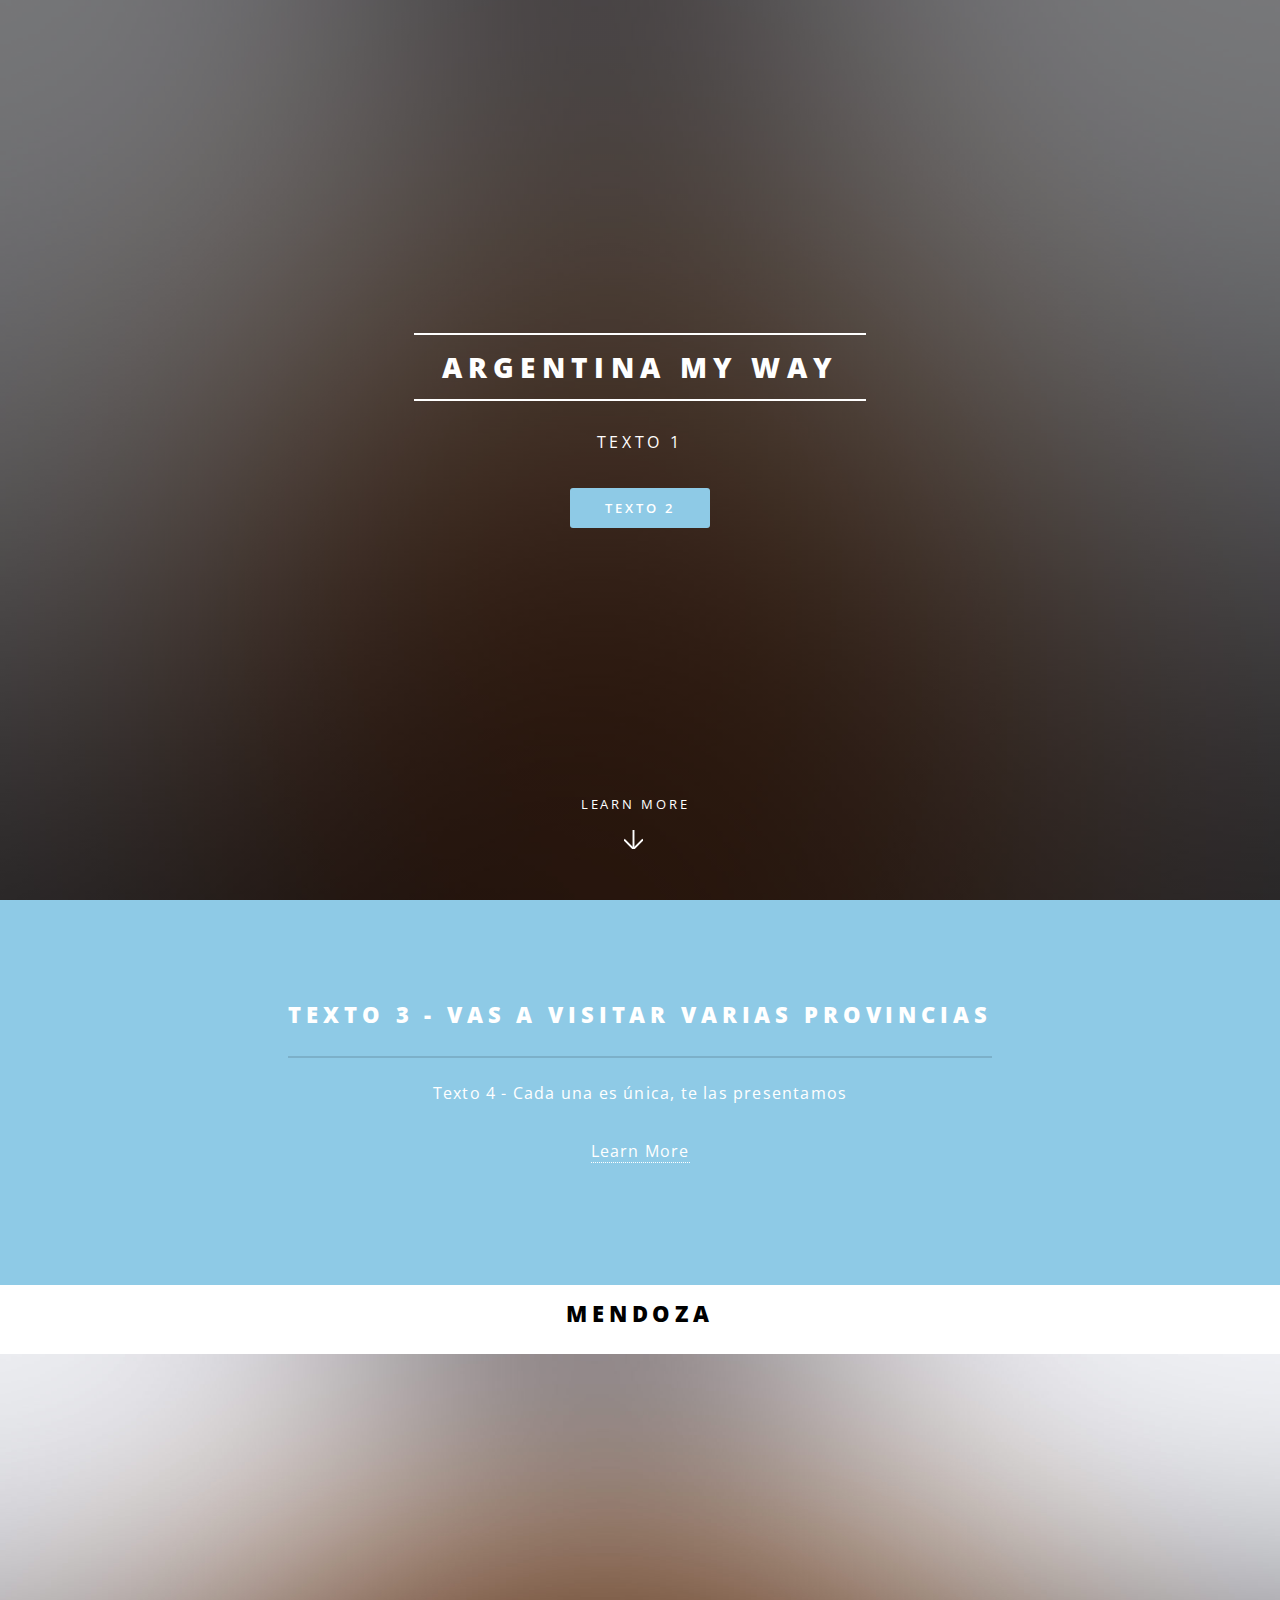
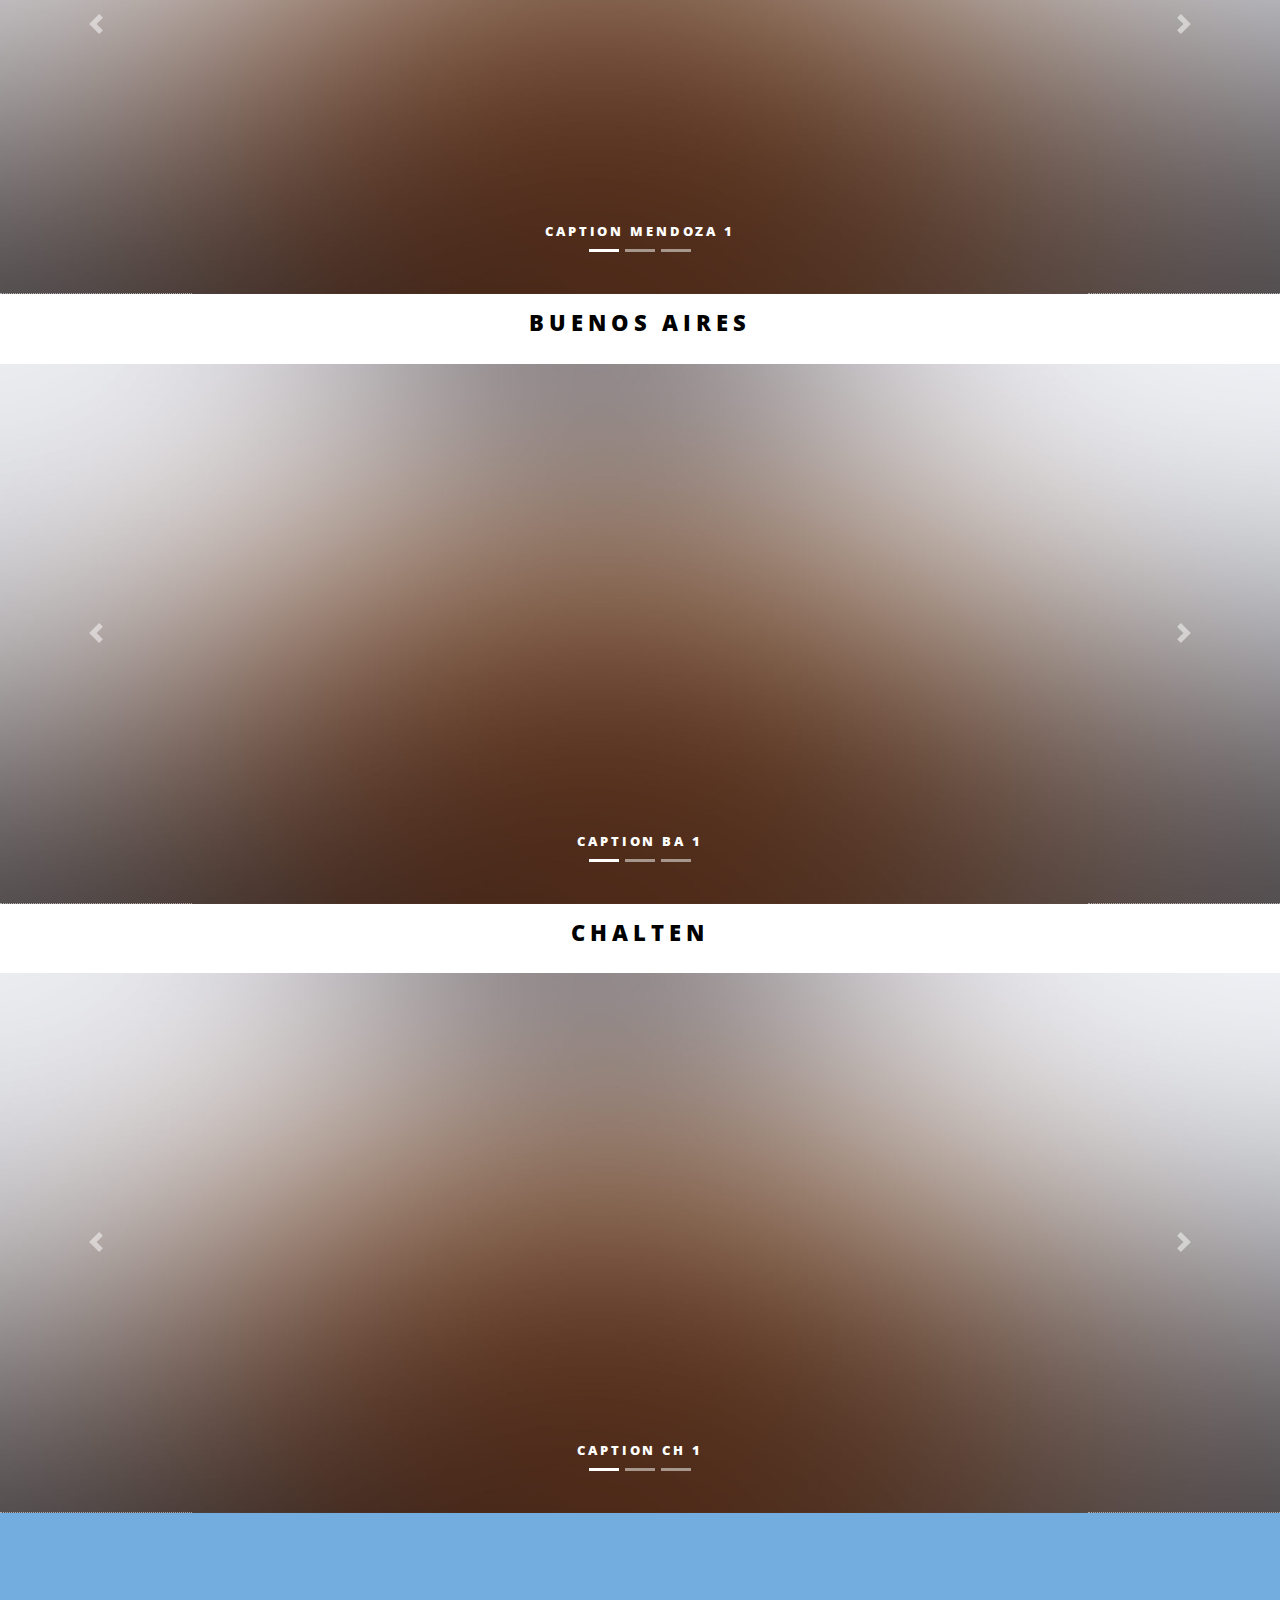
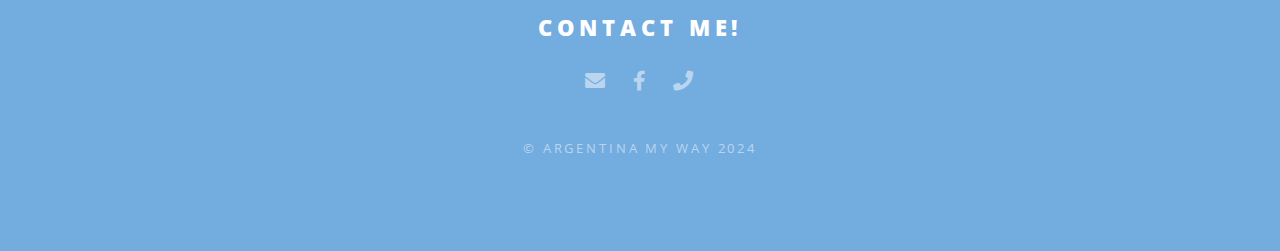
==== commit fd22e356: "First sketch" ====
--- a/index.html
+++ b/index.html
@@ -1,14 +1,11 @@
 <!DOCTYPE HTML>
-<!--
-	Spectral by HTML5 UP
-	html5up.net | @ajlkn
-	Free for personal and commercial use under the CCA 3.0 license (html5up.net/license)
--->
+
 <html>
 	<head>
-		<title>Spectral by HTML5 UP</title>
+		<title>Argentina My Way</title>
 		<meta charset="utf-8" />
 		<meta name="viewport" content="width=device-width, initial-scale=1, user-scalable=no" />
+		<link rel="stylesheet" href="https://cdn.jsdelivr.net/npm/bootstrap@4.0.0/dist/css/bootstrap.min.css" integrity="sha384-Gn5384xqQ1aoWXA+058RXPxPg6fy4IWvTNh0E263XmFcJlSAwiGgFAW/dAiS6JXm" crossorigin="anonymous">
 		<link rel="stylesheet" href="assets/css/main.css" />
 		<noscript><link rel="stylesheet" href="assets/css/noscript.css" /></noscript>
 	</head>
@@ -17,145 +14,169 @@
 		<!-- Page Wrapper -->
 			<div id="page-wrapper">
 
-				<!-- Header -->
-					<header id="header" class="alt">
-						<h1><a href="index.html">Spectral</a></h1>
-						<nav id="nav">
-							<ul>
-								<li class="special">
-									<a href="#menu" class="menuToggle"><span>Menu</span></a>
-									<div id="menu">
-										<ul>
-											<li><a href="index.html">Home</a></li>
-											<li><a href="generic.html">Generic</a></li>
-											<li><a href="elements.html">Elements</a></li>
-											<li><a href="#">Sign Up</a></li>
-											<li><a href="#">Log In</a></li>
-										</ul>
-									</div>
-								</li>
-							</ul>
-						</nav>
-					</header>
+				
 
 				<!-- Banner -->
-					<section id="banner">
-						<div class="inner">
-							<h2>Spectral</h2>
-							<p>Another fine responsive<br />
-							site template freebie<br />
-							crafted by <a href="http://html5up.net">HTML5 UP</a>.</p>
-							<ul class="actions special">
-								<li><a href="#" class="button primary">Activate</a></li>
-							</ul>
+				<section id="banner">
+					<div class="inner">
+						<h2>Argentina My Way</h2>
+						<p> Texto 1</p>
+						<ul class="actions special">
+							<li><a href="#" class="button primary">Texto 2</a></li>
+						</ul>
+					</div>
+					<a href="#one" class="more scrolly">Learn More</a>
+				</section>
+
+				<section id="one" class="wrapper style1 special">
+					<div class="inner">
+						<header class="major">
+							<h2>Texto 3 - Vas a visitar varias provincias</h2>
+							<p>Texto 4 - Cada una es única, te las presentamos</p>
+							<a href="#one" class="blanco">Learn More</a>
+						</header>
+
+					</div>
+				</section>
+				
+				<div class="separador">
+					<h2 class="subhead">Mendoza</h2>
+				</div>
+				<div class="slider">
+					<div id="carouselExampleIndicators" class="carousel slide" class="" data-ride="carousel">
+						<ol class="carousel-indicators">
+							<li data-target="#carouselExampleIndicators" data-slide-to="0" class="active"></li>
+							<li data-target="#carouselExampleIndicators" data-slide-to="1"></li>
+							<li data-target="#carouselExampleIndicators" data-slide-to="2"></li>
+						</ol>
+						<div class="carousel-inner">
+							<div class="carousel-item active">
+								<img class="d-block w-100" src="/images/banner.jpg" alt="First slide">
+								<div class="carousel-caption d-none d-md-block">
+									<h5>Caption Mendoza 1</h5>
+								</div>
+							</div>
+							<div class="carousel-item">
+								<img class="d-block w-100" src="/images/banner.jpg" alt="Second slide">
+								<div class="carousel-caption d-none d-md-block">
+									<h5>Caption Mendoza 2</h5>
+								</div>
+							</div>
+							<div class="carousel-item">
+								<img class="d-block w-100" src="/images/banner.jpg" alt="Third slide">
+								<div class="carousel-caption d-none d-md-block">
+									<h5>Caption Mendoza 3</h5>
+								</div>
+							</div>
 						</div>
-						<a href="#one" class="more scrolly">Learn More</a>
-					</section>
-
-				<!-- One -->
-					<section id="one" class="wrapper style1 special">
-						<div class="inner">
-							<header class="major">
-								<h2>Arcu aliquet vel lobortis ata nisl<br />
-								eget augue amet aliquet nisl cep donec</h2>
-								<p>Aliquam ut ex ut augue consectetur interdum. Donec amet imperdiet eleifend<br />
-								fringilla tincidunt. Nullam dui leo Aenean mi ligula, rhoncus ullamcorper.</p>
-							</header>
-							<ul class="icons major">
-								<li><span class="icon fa-gem major style1"><span class="label">Lorem</span></span></li>
-								<li><span class="icon fa-heart major style2"><span class="label">Ipsum</span></span></li>
-								<li><span class="icon solid fa-code major style3"><span class="label">Dolor</span></span></li>
-							</ul>
+						<a class="carousel-control-prev" href="#carouselExampleIndicators" role="button" data-slide="prev">
+							<span class="carousel-control-prev-icon" aria-hidden="true"></span>
+							<span class="sr-only">Previous</span>
+						</a>
+						<a class="carousel-control-next" href="#carouselExampleIndicators" role="button" data-slide="next">
+							<span class="carousel-control-next-icon" aria-hidden="true"></span>
+							<span class="sr-only">Next</span>
+						</a>
+					</div>
+	
+				</div>
+				<div class="separador">
+					<h2 class="subhead">Buenos Aires</h2>
+				</div>
+				<div class="slider">
+					<div id="carouselExampleIndicators" class="carousel slide" class="" data-ride="carousel">
+						<ol class="carousel-indicators">
+							<li data-target="#carouselExampleIndicators" data-slide-to="0" class="active"></li>
+							<li data-target="#carouselExampleIndicators" data-slide-to="1"></li>
+							<li data-target="#carouselExampleIndicators" data-slide-to="2"></li>
+						</ol>
+						<div class="carousel-inner">
+							<div class="carousel-item active">
+								<img class="d-block w-100" src="/images/banner.jpg" alt="First slide">
+								<div class="carousel-caption d-none d-md-block">
+									<h5>Caption BA 1</h5>
+								</div>
+							</div>
+							<div class="carousel-item">
+								<img class="d-block w-100" src="/images/banner.jpg" alt="Second slide">
+								<div class="carousel-caption d-none d-md-block">
+									<h5>Caption BA 2</h5>
+								</div>
+							</div>
+							<div class="carousel-item">
+								<img class="d-block w-100" src="/images/banner.jpg" alt="Third slide">
+								<div class="carousel-caption d-none d-md-block">
+									<h5>Caption BA 3</h5>
+								</div>
+							</div>
 						</div>
-					</section>
-
-				<!-- Two -->
-					<section id="two" class="wrapper alt style2">
-						<section class="spotlight">
-							<div class="image"><img src="images/pic01.jpg" alt="" /></div><div class="content">
-								<h2>Magna primis lobortis<br />
-								sed ullamcorper</h2>
-								<p>Aliquam ut ex ut augue consectetur interdum. Donec hendrerit imperdiet. Mauris eleifend fringilla nullam aenean mi ligula.</p>
+						<a class="carousel-control-prev" href="#carouselExampleIndicators" role="button" data-slide="prev">
+							<span class="carousel-control-prev-icon" aria-hidden="true"></span>
+							<span class="sr-only">Previous</span>
+						</a>
+						<a class="carousel-control-next" href="#carouselExampleIndicators" role="button" data-slide="next">
+							<span class="carousel-control-next-icon" aria-hidden="true"></span>
+							<span class="sr-only">Next</span>
+						</a>
+					</div>
+	
+				</div>
+				<div class="separador">
+					<h2 class="subhead">Chalten</h2>
+				</div>
+				<div class="slider">
+					<div id="carouselExampleIndicators" class="carousel slide" class="" data-ride="carousel">
+						<ol class="carousel-indicators">
+							<li data-target="#carouselExampleIndicators" data-slide-to="0" class="active"></li>
+							<li data-target="#carouselExampleIndicators" data-slide-to="1"></li>
+							<li data-target="#carouselExampleIndicators" data-slide-to="2"></li>
+						</ol>
+						<div class="carousel-inner">
+							<div class="carousel-item active">
+								<img class="d-block w-100" src="/images/banner.jpg" alt="First slide">
+								<div class="carousel-caption d-none d-md-block">
+									<h5>Caption CH 1</h5>
+								</div>
 							</div>
-						</section>
-						<section class="spotlight">
-							<div class="image"><img src="images/pic02.jpg" alt="" /></div><div class="content">
-								<h2>Tortor dolore feugiat<br />
-								elementum magna</h2>
-								<p>Aliquam ut ex ut augue consectetur interdum. Donec hendrerit imperdiet. Mauris eleifend fringilla nullam aenean mi ligula.</p>
+							<div class="carousel-item">
+								<img class="d-block w-100" src="/images/banner.jpg" alt="Second slide">
+								<div class="carousel-caption d-none d-md-block">
+									<h5>Caption CH 2</h5>
+								</div>
 							</div>
-						</section>
-						<section class="spotlight">
-							<div class="image"><img src="images/pic03.jpg" alt="" /></div><div class="content">
-								<h2>Augue eleifend aliquet<br />
-								sed condimentum</h2>
-								<p>Aliquam ut ex ut augue consectetur interdum. Donec hendrerit imperdiet. Mauris eleifend fringilla nullam aenean mi ligula.</p>
+							<div class="carousel-item">
+								<img class="d-block w-100" src="/images/banner.jpg" alt="Third slide">
+								<div class="carousel-caption d-none d-md-block">
+									<h5>Caption CH 3</h5>
+								</div>
 							</div>
-						</section>
-					</section>
-
-				<!-- Three -->
-					<section id="three" class="wrapper style3 special">
-						<div class="inner">
-							<header class="major">
-								<h2>Accumsan mus tortor nunc aliquet</h2>
-								<p>Aliquam ut ex ut augue consectetur interdum. Donec amet imperdiet eleifend<br />
-								fringilla tincidunt. Nullam dui leo Aenean mi ligula, rhoncus ullamcorper.</p>
-							</header>
-							<ul class="features">
-								<li class="icon fa-paper-plane">
-									<h3>Arcu accumsan</h3>
-									<p>Augue consectetur sed interdum imperdiet et ipsum. Mauris lorem tincidunt nullam amet leo Aenean ligula consequat consequat.</p>
-								</li>
-								<li class="icon solid fa-laptop">
-									<h3>Ac Augue Eget</h3>
-									<p>Augue consectetur sed interdum imperdiet et ipsum. Mauris lorem tincidunt nullam amet leo Aenean ligula consequat consequat.</p>
-								</li>
-								<li class="icon solid fa-code">
-									<h3>Mus Scelerisque</h3>
-									<p>Augue consectetur sed interdum imperdiet et ipsum. Mauris lorem tincidunt nullam amet leo Aenean ligula consequat consequat.</p>
-								</li>
-								<li class="icon solid fa-headphones-alt">
-									<h3>Mauris Imperdiet</h3>
-									<p>Augue consectetur sed interdum imperdiet et ipsum. Mauris lorem tincidunt nullam amet leo Aenean ligula consequat consequat.</p>
-								</li>
-								<li class="icon fa-heart">
-									<h3>Aenean Primis</h3>
-									<p>Augue consectetur sed interdum imperdiet et ipsum. Mauris lorem tincidunt nullam amet leo Aenean ligula consequat consequat.</p>
-								</li>
-								<li class="icon fa-flag">
-									<h3>Tortor Ut</h3>
-									<p>Augue consectetur sed interdum imperdiet et ipsum. Mauris lorem tincidunt nullam amet leo Aenean ligula consequat consequat.</p>
-								</li>
-							</ul>
 						</div>
-					</section>
-
-				<!-- CTA -->
-					<section id="cta" class="wrapper style4">
-						<div class="inner">
-							<header>
-								<h2>Arcue ut vel commodo</h2>
-								<p>Aliquam ut ex ut augue consectetur interdum endrerit imperdiet amet eleifend fringilla.</p>
-							</header>
-							<ul class="actions stacked">
-								<li><a href="#" class="button fit primary">Activate</a></li>
-								<li><a href="#" class="button fit">Learn More</a></li>
-							</ul>
-						</div>
-					</section>
+						<a class="carousel-control-prev" href="#carouselExampleIndicators" role="button" data-slide="prev">
+							<span class="carousel-control-prev-icon" aria-hidden="true"></span>
+							<span class="sr-only">Previous</span>
+						</a>
+						<a class="carousel-control-next" href="#carouselExampleIndicators" role="button" data-slide="next">
+							<span class="carousel-control-next-icon" aria-hidden="true"></span>
+							<span class="sr-only">Next</span>
+						</a>
+					</div>
+	
+				</div>
+				
+				
+				
 
 				<!-- Footer -->
 					<footer id="footer">
+						<h2>Contact me!</h2>
 						<ul class="icons">
-							<li><a href="#" class="icon brands fa-twitter"><span class="label">Twitter</span></a></li>
+							<li><a href="#" class="icon solid fa-envelope"><span class="label">Email</span></a></li>
 							<li><a href="#" class="icon brands fa-facebook-f"><span class="label">Facebook</span></a></li>
-							<li><a href="#" class="icon brands fa-instagram"><span class="label">Instagram</span></a></li>
-							<li><a href="#" class="icon brands fa-dribbble"><span class="label">Dribbble</span></a></li>
-							<li><a href="#" class="icon solid fa-envelope"><span class="label">Email</span></a></li>
+							<li><a href="#" class="icon solid  fa-phone"><span class="label">Phone</span></a></li>
+
 						</ul>
 						<ul class="copyright">
-							<li>&copy; Untitled</li><li>Design: <a href="http://html5up.net">HTML5 UP</a></li>
+							<li>&copy; Argentina My Way 2024</li>
 						</ul>
 					</footer>
 
@@ -169,6 +190,9 @@
 			<script src="assets/js/breakpoints.min.js"></script>
 			<script src="assets/js/util.js"></script>
 			<script src="assets/js/main.js"></script>
+			<script src="https://code.jquery.com/jquery-3.2.1.slim.min.js" integrity="sha384-KJ3o2DKtIkvYIK3UENzmM7KCkRr/rE9/Qpg6aAZGJwFDMVNA/GpGFF93hXpG5KkN" crossorigin="anonymous"></script>
+			<script src="https://cdn.jsdelivr.net/npm/popper.js@1.12.9/dist/umd/popper.min.js" integrity="sha384-ApNbgh9B+Y1QKtv3Rn7W3mgPxhU9K/ScQsAP7hUibX39j7fakFPskvXusvfa0b4Q" crossorigin="anonymous"></script>
+			<script src="https://cdn.jsdelivr.net/npm/bootstrap@4.0.0/dist/js/bootstrap.min.js" integrity="sha384-JZR6Spejh4U02d8jOt6vLEHfe/JQGiRRSQQxSfFWpi1MquVdAyjUar5+76PVCmYl" crossorigin="anonymous"></script>
 
 	</body>
 </html>--- a/assets/css/main.css
+++ b/assets/css/main.css
@@ -87,7 +87,7 @@
 	}
 
 	body {
-		background: #2e3842;
+		background: #fff;
 	}
 
 		body.is-preload *, body.is-preload *:before, body.is-preload *:after {
@@ -146,7 +146,8 @@
 	}
 
 		a:hover {
-			border-bottom-color: transparent;
+			border-bottom-color: #8ecae6;
+			color: #8ecae6;
 		}
 
 	strong, b {
@@ -2082,7 +2083,7 @@
 		}
 
 		.icon.style2 {
-			color: #00f0ff;
+			color: #fff ;
 		}
 
 		.icon.style3 {
@@ -2447,7 +2448,7 @@
 		input[type="button"]:active,
 		button:active,
 		.button:active {
-			background-color: rgba(144, 144, 144, 0.5);
+			background-color: #8ecae6;
 		}
 
 		input[type="submit"].icon:before,
@@ -2487,7 +2488,7 @@
 		input[type="button"].primary,
 		button.primary,
 		.button.primary {
-			background-color: #ed4933;
+			background-color: #8ecae6;
 			box-shadow: none !important;
 			color: #ffffff !important;
 		}
@@ -2817,7 +2818,7 @@
 		}
 
 		.wrapper.style1 {
-			background-color: #21b2a6;
+			background-color: #8ecae6;
 			color: #c8ece9;
 		}
 
@@ -2842,7 +2843,7 @@
 			}
 
 			.wrapper.style1 header p {
-				color: #a6e0db;
+				color: #fff;
 			}
 
 			.wrapper.style1 header.major h2, .wrapper.style1 header.major h3, .wrapper.style1 header.major h4, .wrapper.style1 header.major h5, .wrapper.style1 header.major h6 {
@@ -2850,7 +2851,7 @@
 			}
 
 			.wrapper.style1 header.major p {
-				color: #c8ece9;
+				color: #fff;
 			}
 
 			.wrapper.style1 label {
@@ -2911,7 +2912,7 @@
 			}
 
 			.wrapper.style1 .icon.major {
-				border-color: rgba(0, 0, 0, 0.125);
+				border-color: rgb(255, 1, 1);
 			}
 
 			.wrapper.style1 ul.alt li {
@@ -3886,7 +3887,7 @@
 
 	#footer {
 		padding: 6em 0 4em 0 ;
-		background-color: #1d242a;
+		background-color: #73ACDF !important;
 		text-align: center;
 	}
 
@@ -3996,4 +3997,24 @@
 
 	body.is-mobile.landing #footer {
 		background-color: #1d242a;
-	}+	}
+
+
+#carouselExampleIndicators {
+	max-height: 60vh;
+  }
+  
+  .carousel-item img {
+	max-height: 60vh;
+  }
+.separador{
+	margin: 10px;
+	text-align: center;
+}
+.subhead{
+	align-self: center;
+	color: black;
+}
+.blanco{
+	color: #fff;
+}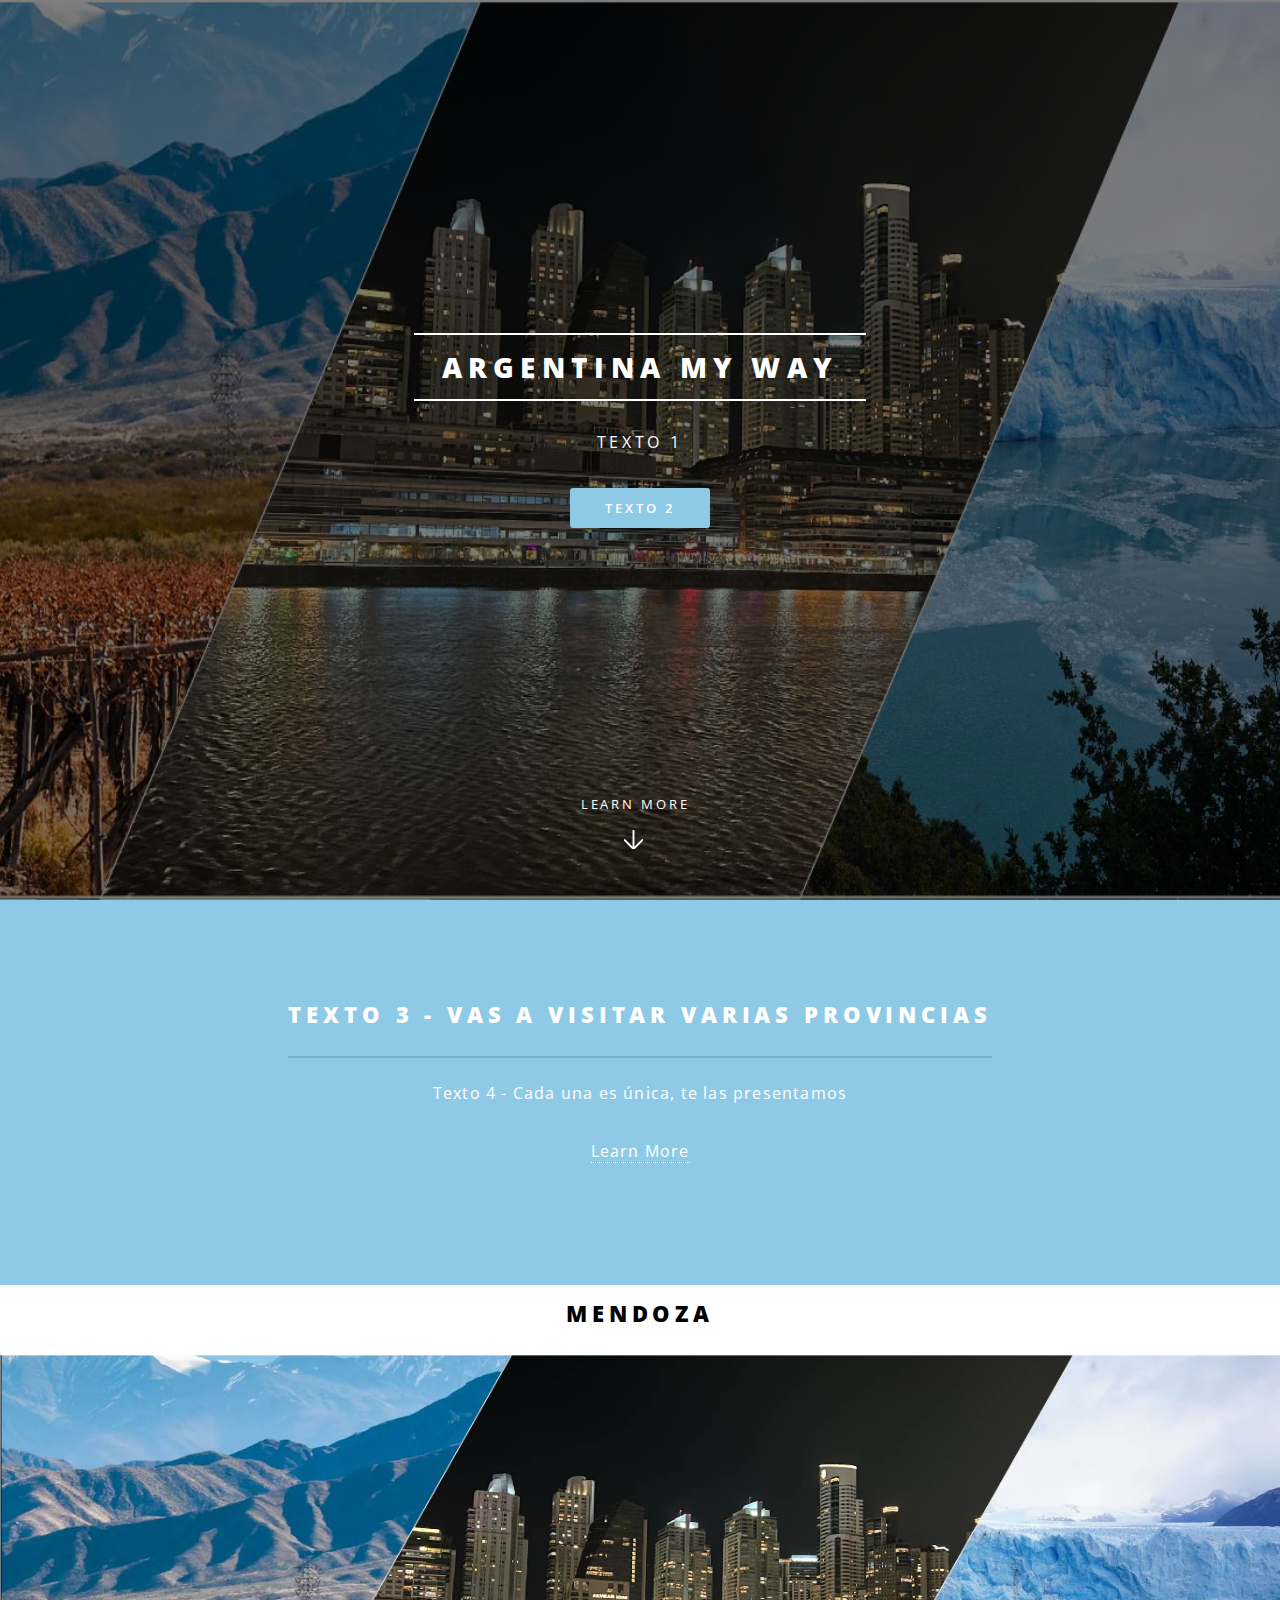
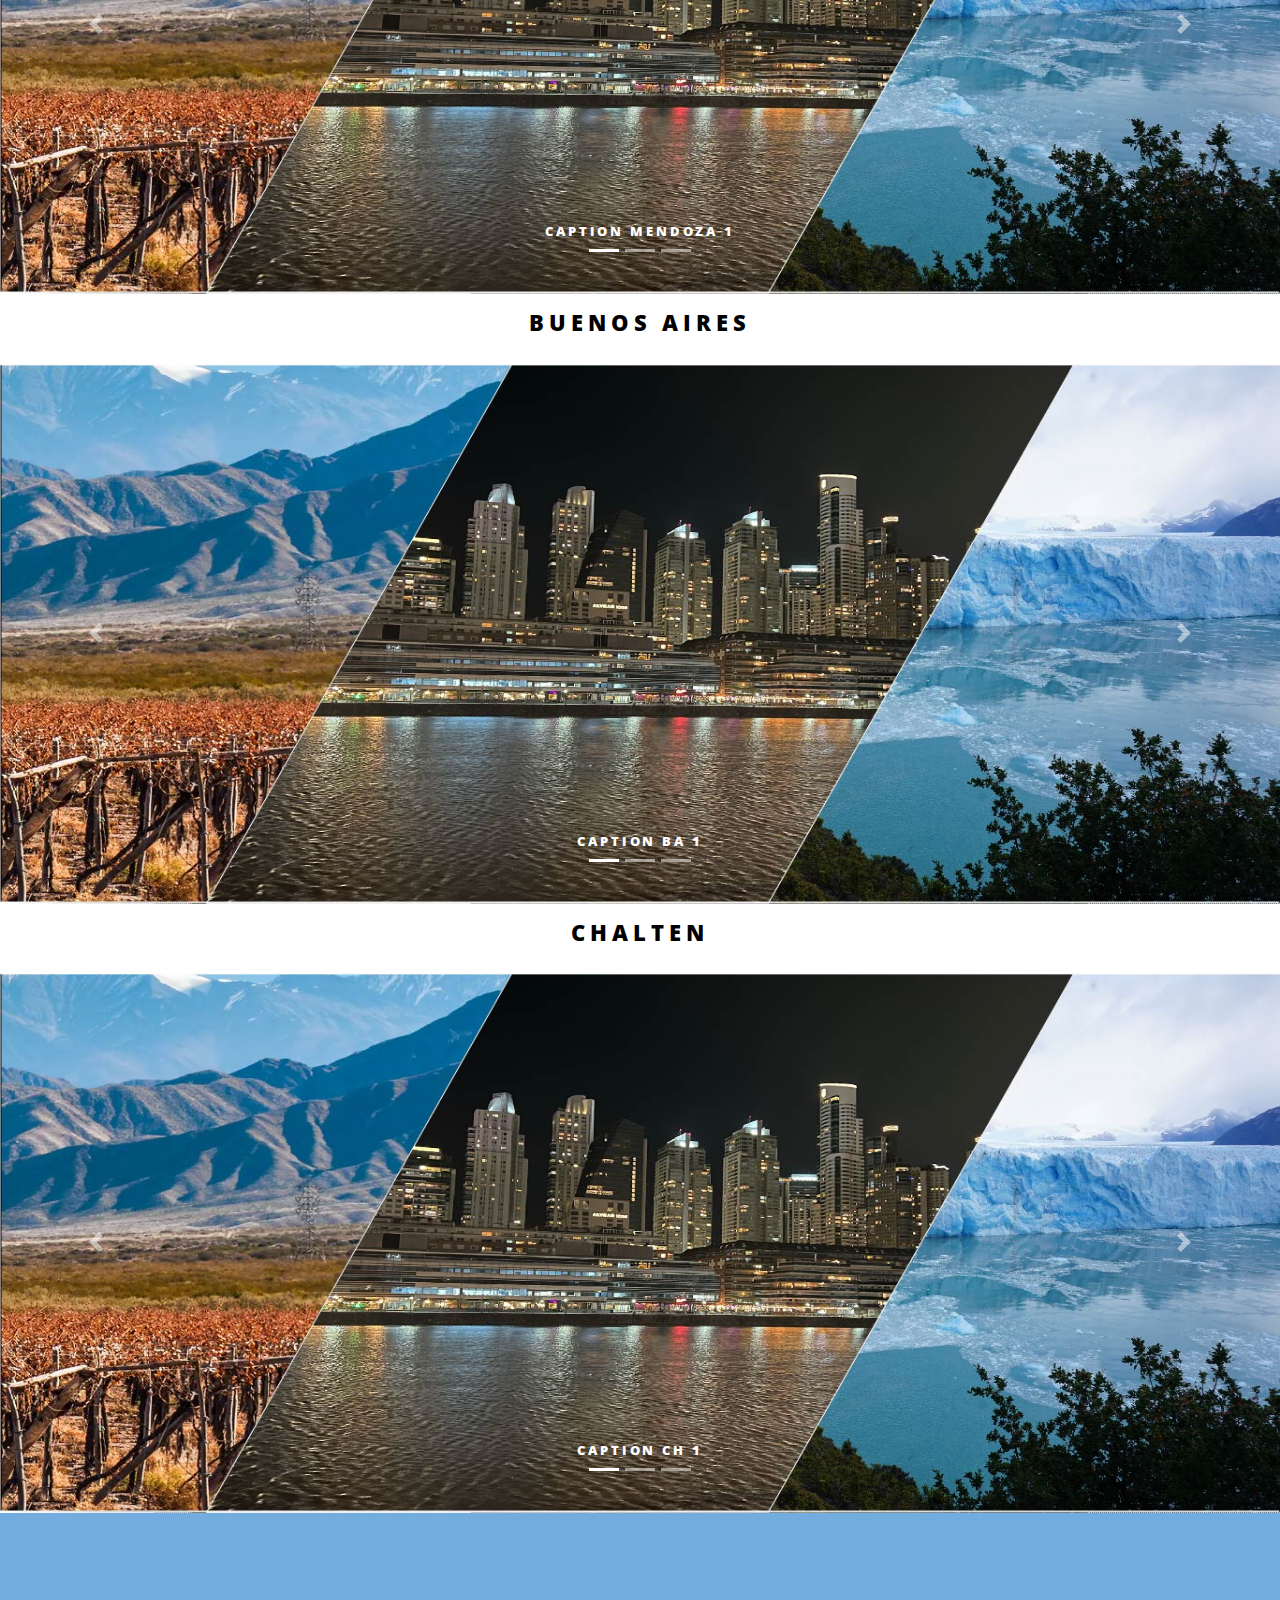
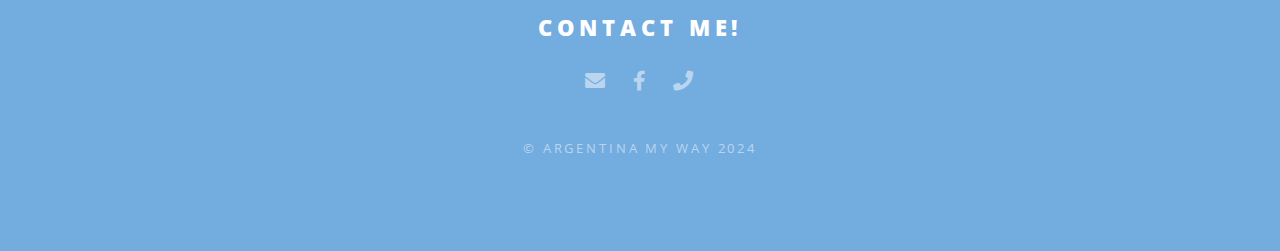
==== commit e3bdbcf0: "this is the one" ====
--- a/index.html
+++ b/index.html
@@ -39,6 +39,9 @@
 					</div>
 				</section>
 				
+				<div class="cosas">
+					
+				</div>
 				<div class="separador">
 					<h2 class="subhead">Mendoza</h2>
 				</div>
--- a/assets/css/main.css
+++ b/assets/css/main.css
@@ -3987,9 +3987,9 @@
 	body.is-mobile.landing #banner,
 	body.is-mobile.landing .wrapper.style4 {
 		background-image: -moz-linear-gradient(top, rgba(0,0,0,0.5), rgba(0,0,0,0.5)), url("../../images/banner.jpg");
-		background-image: -webkit-linear-gradient(top, rgba(0,0,0,0.5), rgba(0,0,0,0.5)), url("../../images/banner.jpg");
-		background-image: -ms-linear-gradient(top, rgba(0,0,0,0.5), rgba(0,0,0,0.5)), url("../../images/banner.jpg");
-		background-image: linear-gradient(top, rgba(0,0,0,0.5), rgba(0,0,0,0.5)), url("../../images/banner.jpg");
+		background-image:  url("../../images/banner.jpg");
+		background-image: url("../../images/banner.jpg");
+		background-image: url("../../images/banner.jpg");
 		background-position: center center;
 		background-repeat: no-repeat;
 		background-size: cover;
@@ -4010,6 +4010,7 @@
 .separador{
 	margin: 10px;
 	text-align: center;
+	background-color: white;
 }
 .subhead{
 	align-self: center;
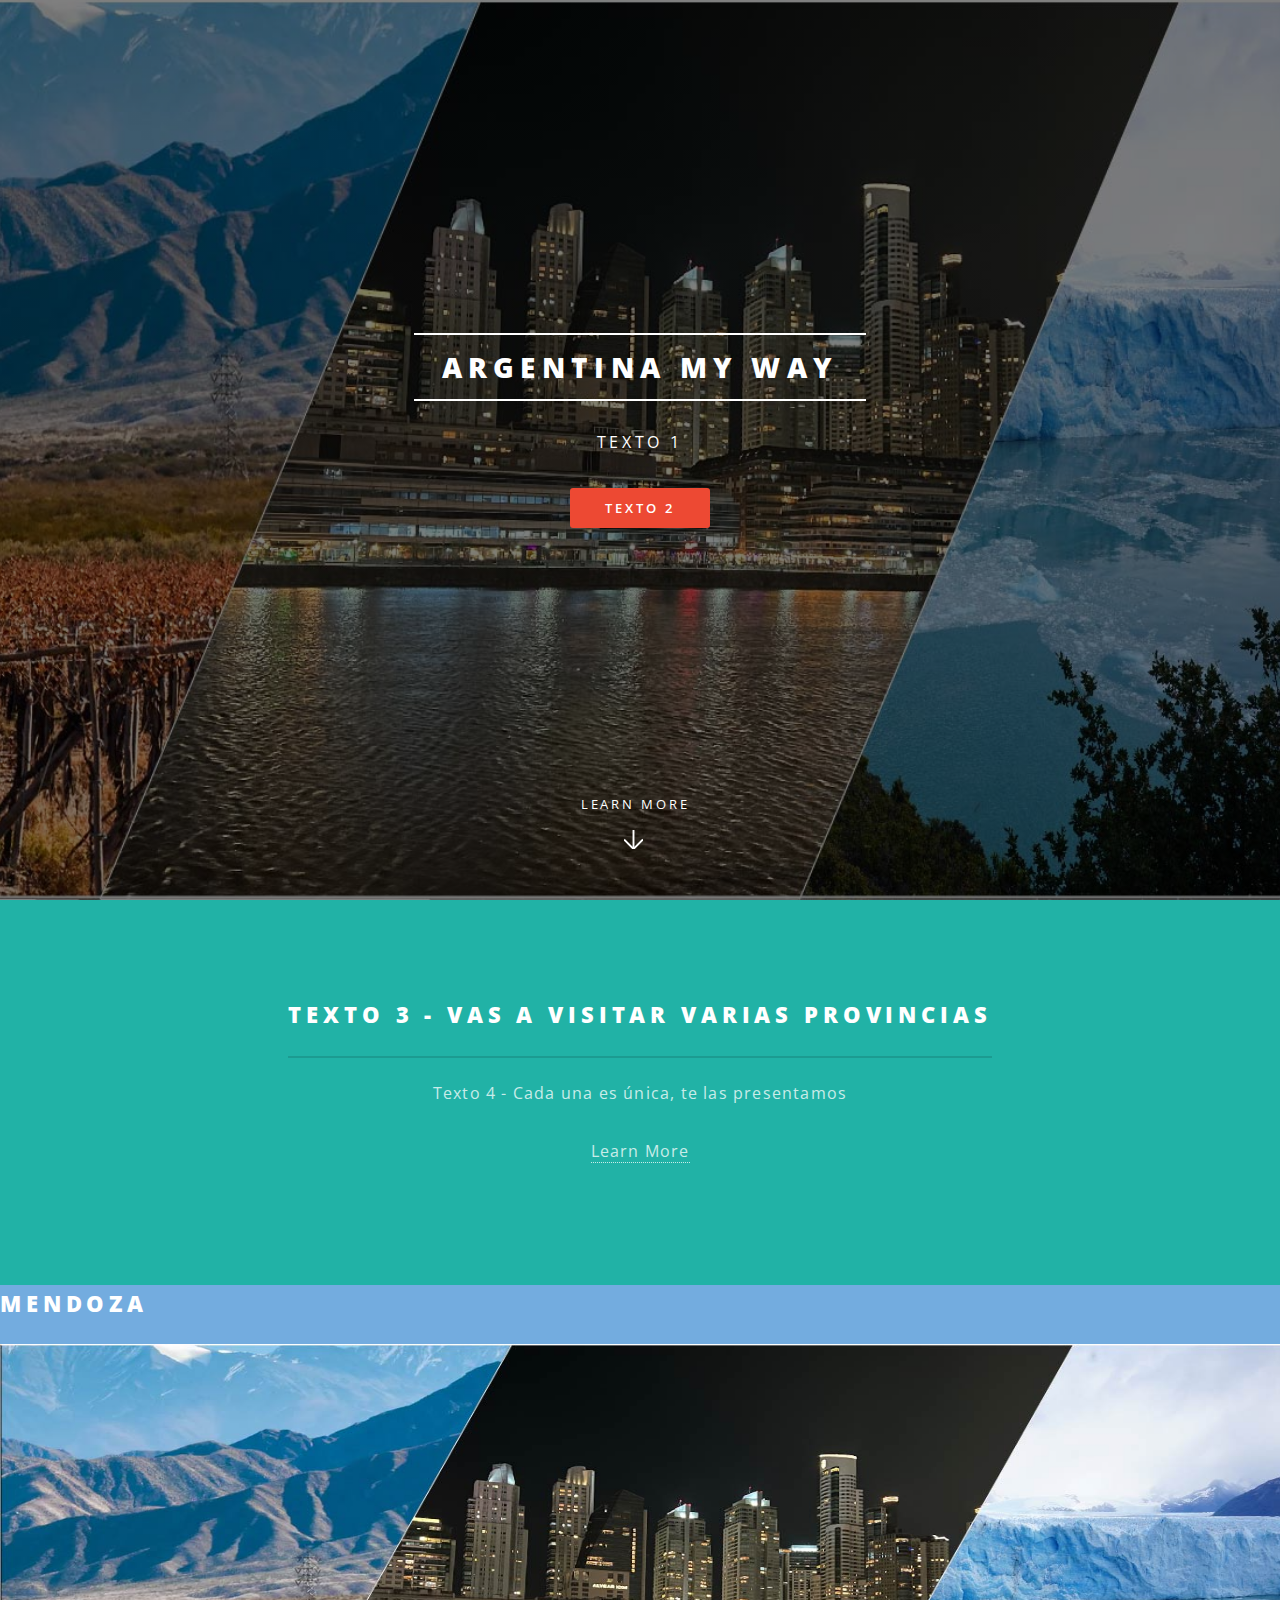
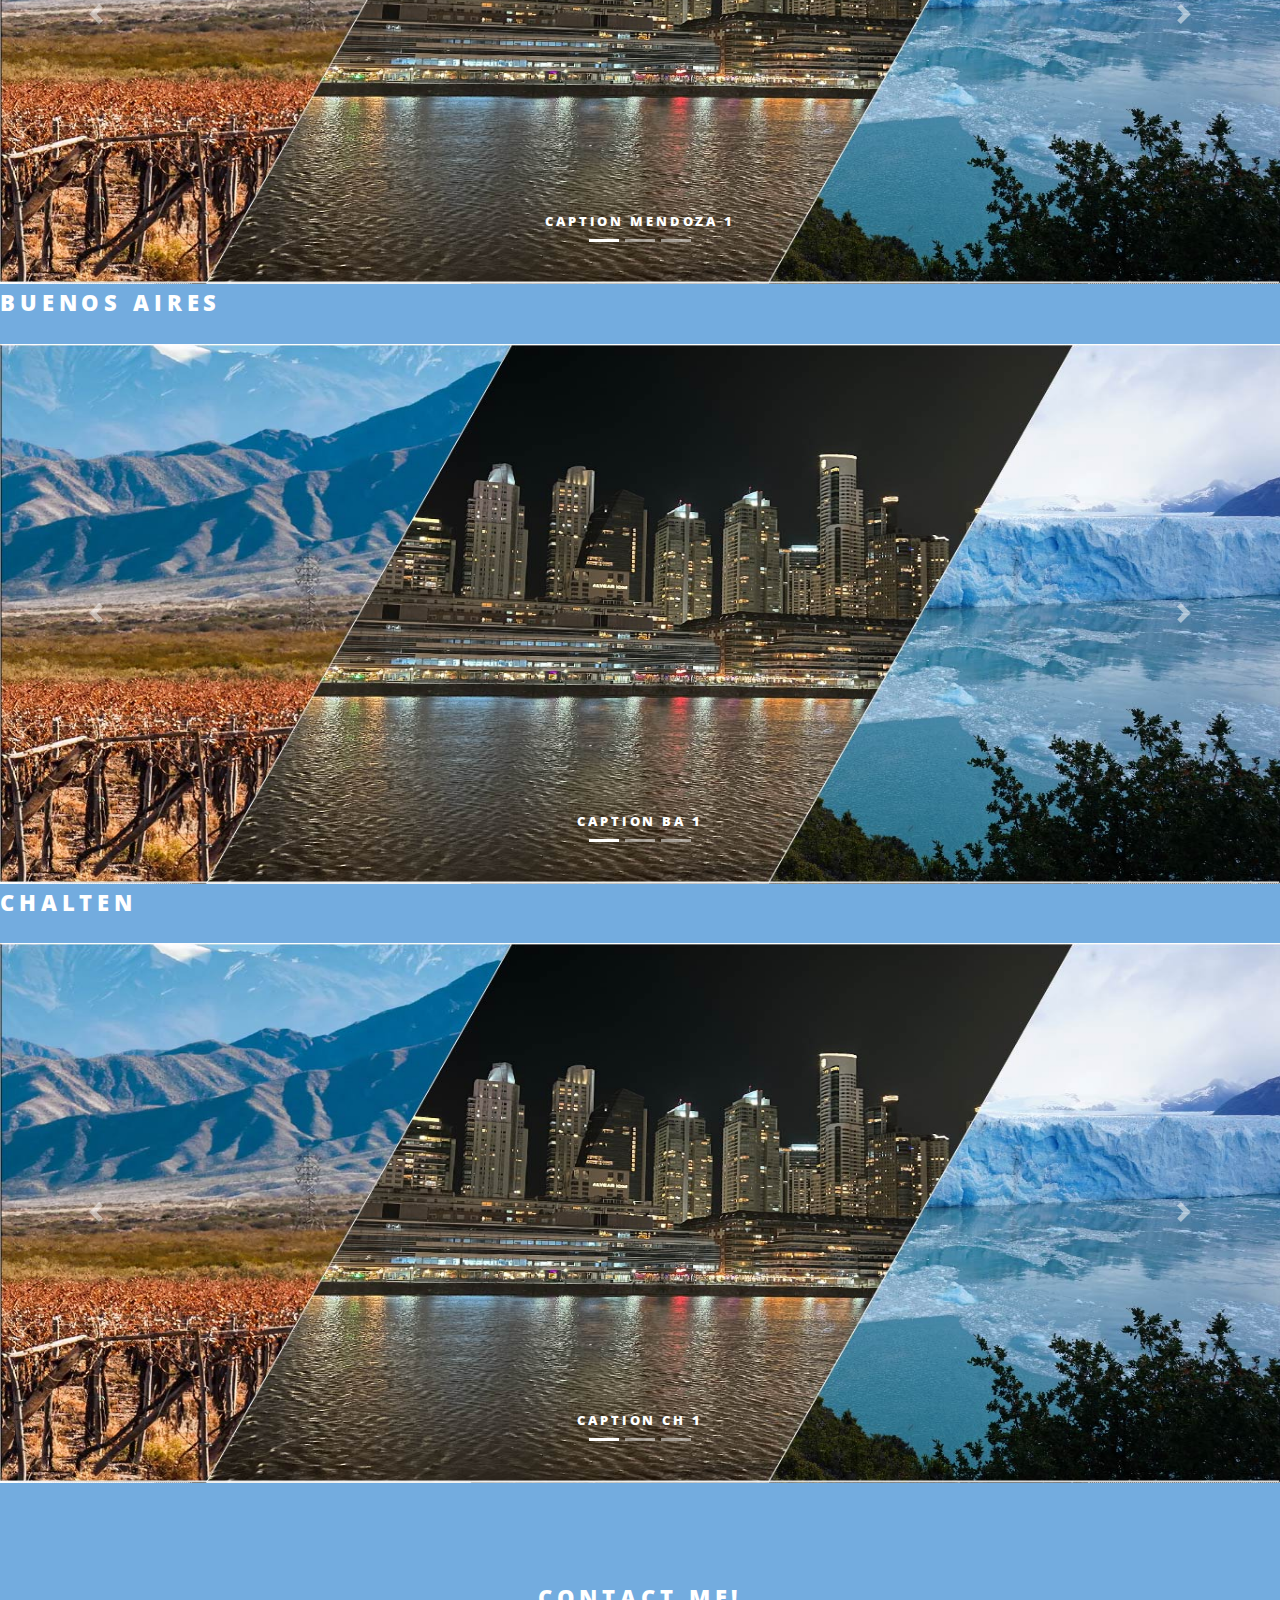
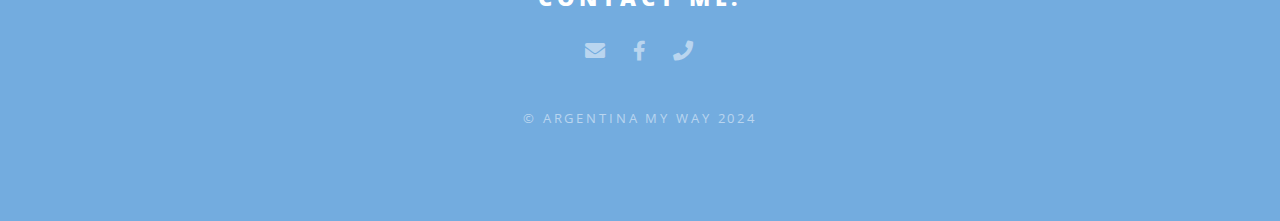
==== commit e68d0b7d: "Revert "Merge branch 'main' of https://github.com/diegoforni/ArgentinaMyWay"" ====
--- a/index.html
+++ b/index.html
@@ -39,9 +39,6 @@
 					</div>
 				</section>
 				
-				<div class="cosas">
-					
-				</div>
 				<div class="separador">
 					<h2 class="subhead">Mendoza</h2>
 				</div>
--- a/assets/css/main.css
+++ b/assets/css/main.css
@@ -87,7 +87,7 @@
 	}
 
 	body {
-		background: #fff;
+		background: #73ACDF;
 	}
 
 		body.is-preload *, body.is-preload *:before, body.is-preload *:after {
@@ -146,8 +146,7 @@
 	}
 
 		a:hover {
-			border-bottom-color: #8ecae6;
-			color: #8ecae6;
+			border-bottom-color: transparent;
 		}
 
 	strong, b {
@@ -2083,7 +2082,7 @@
 		}
 
 		.icon.style2 {
-			color: #fff ;
+			color: #00f0ff;
 		}
 
 		.icon.style3 {
@@ -2448,7 +2447,7 @@
 		input[type="button"]:active,
 		button:active,
 		.button:active {
-			background-color: #8ecae6;
+			background-color: rgba(144, 144, 144, 0.5);
 		}
 
 		input[type="submit"].icon:before,
@@ -2488,7 +2487,7 @@
 		input[type="button"].primary,
 		button.primary,
 		.button.primary {
-			background-color: #8ecae6;
+			background-color: #ed4933;
 			box-shadow: none !important;
 			color: #ffffff !important;
 		}
@@ -2818,7 +2817,7 @@
 		}
 
 		.wrapper.style1 {
-			background-color: #8ecae6;
+			background-color: #21b2a6;
 			color: #c8ece9;
 		}
 
@@ -2843,7 +2842,7 @@
 			}
 
 			.wrapper.style1 header p {
-				color: #fff;
+				color: #a6e0db;
 			}
 
 			.wrapper.style1 header.major h2, .wrapper.style1 header.major h3, .wrapper.style1 header.major h4, .wrapper.style1 header.major h5, .wrapper.style1 header.major h6 {
@@ -2851,7 +2850,7 @@
 			}
 
 			.wrapper.style1 header.major p {
-				color: #fff;
+				color: #c8ece9;
 			}
 
 			.wrapper.style1 label {
@@ -2912,7 +2911,7 @@
 			}
 
 			.wrapper.style1 .icon.major {
-				border-color: rgb(255, 1, 1);
+				border-color: rgba(0, 0, 0, 0.125);
 			}
 
 			.wrapper.style1 ul.alt li {
@@ -3987,9 +3986,9 @@
 	body.is-mobile.landing #banner,
 	body.is-mobile.landing .wrapper.style4 {
 		background-image: -moz-linear-gradient(top, rgba(0,0,0,0.5), rgba(0,0,0,0.5)), url("../../images/banner.jpg");
-		background-image:  url("../../images/banner.jpg");
-		background-image: url("../../images/banner.jpg");
-		background-image: url("../../images/banner.jpg");
+		background-image: -webkit-linear-gradient(top, rgba(0,0,0,0.5), rgba(0,0,0,0.5)), url("../../images/banner.jpg");
+		background-image: -ms-linear-gradient(top, rgba(0,0,0,0.5), rgba(0,0,0,0.5)), url("../../images/banner.jpg");
+		background-image: linear-gradient(top, rgba(0,0,0,0.5), rgba(0,0,0,0.5)), url("../../images/banner.jpg");
 		background-position: center center;
 		background-repeat: no-repeat;
 		background-size: cover;
@@ -4007,15 +4006,3 @@
   .carousel-item img {
 	max-height: 60vh;
   }
-.separador{
-	margin: 10px;
-	text-align: center;
-	background-color: white;
-}
-.subhead{
-	align-self: center;
-	color: black;
-}
-.blanco{
-	color: #fff;
-}